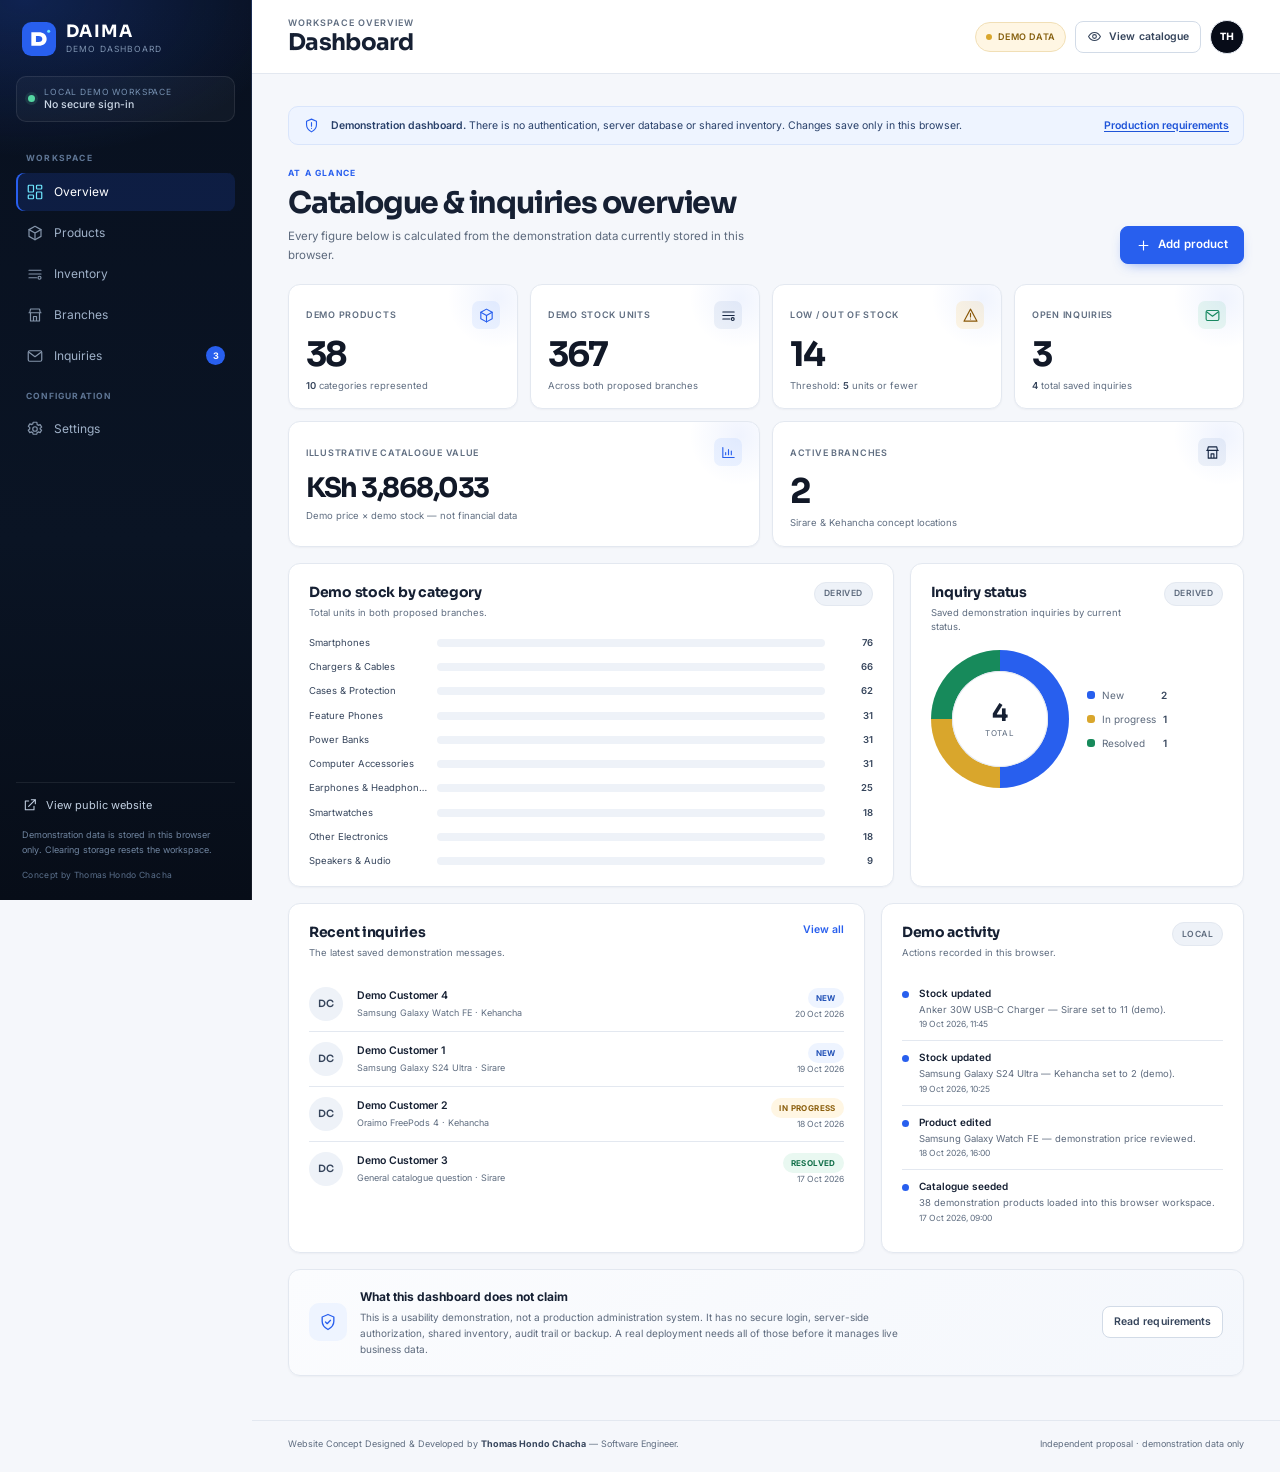
==== admin.html @ 55646ca8 "Build DAIMA Communications website concept and demo dashboard" ====
<!DOCTYPE html>
<html lang="en-KE">
<head>
  <meta charset="utf-8" />
  <meta name="viewport" content="width=device-width, initial-scale=1" />
  <title>Demo Dashboard — DAIMA COMMUNICATIONS</title>
  <meta name="description" content="Local demonstration admin dashboard for the DAIMA COMMUNICATIONS website concept. Product, inventory, branch and inquiry management using browser storage only." />
  <meta name="robots" content="noindex, nofollow" />
  <meta name="theme-color" content="#070c18" />
  <link rel="icon" href="assets/images/favicon.svg" type="image/svg+xml" />
  <link rel="preconnect" href="https://fonts.googleapis.com" />
  <link rel="preconnect" href="https://fonts.gstatic.com" crossorigin />
  <link href="https://fonts.googleapis.com/css2?family=Inter:wght@400;500;600;700&family=Sora:wght@400;500;600;700;800&display=swap" rel="stylesheet" />
  <link rel="stylesheet" href="css/admin.css" />
</head>
<body class="admin-body">
  <a class="skip-link" href="#admin-content">Skip to dashboard content</a>

  <div class="admin-shell">
    <aside class="admin-sidebar" id="admin-sidebar" aria-label="Dashboard navigation">
      <div class="admin-sidebar__head">
        <a class="admin-brand" href="index.html" aria-label="Daima Communications public website">
          <span class="admin-brand__mark" aria-hidden="true">
            <svg viewBox="0 0 40 40" width="34" height="34" fill="none">
              <rect width="40" height="40" rx="11" fill="currentColor"/>
              <path d="M11 28V12h8.7c5.5 0 9.3 3.2 9.3 8s-3.8 8-9.3 8H11Zm5.4-4.5h3.1c2.7 0 4.4-1.4 4.4-3.5s-1.7-3.5-4.4-3.5h-3.1v7Z" fill="#fff"/>
              <circle cx="31.4" cy="10.8" r="1.8" fill="#6fe8ff"/>
            </svg>
          </span>
          <span class="admin-brand__word"><strong>DAIMA</strong><span>Demo dashboard</span></span>
        </a>
        <button class="admin-icon-btn admin-sidebar__close" type="button" data-close-sidebar aria-label="Close navigation">
          <svg width="20" height="20" viewBox="0 0 24 24" fill="none" stroke="currentColor" stroke-width="1.6" stroke-linecap="round" aria-hidden="true"><path d="m6 6 12 12M18 6 6 18"/></svg>
        </button>
      </div>

      <div class="admin-workspace">
        <span class="admin-workspace__dot" aria-hidden="true"></span>
        <div>
          <span>Local demo workspace</span>
          <strong>No secure sign-in</strong>
        </div>
      </div>

      <nav class="admin-nav" aria-label="Dashboard sections">
        <span class="admin-nav__label">Workspace</span>
        <a class="admin-nav__link is-active" href="#overview" data-admin-nav="overview" aria-current="page">
          <svg width="18" height="18" viewBox="0 0 24 24" fill="none" stroke="currentColor" stroke-width="1.6" stroke-linecap="round" stroke-linejoin="round" aria-hidden="true"><rect x="3" y="3" width="7" height="9" rx="1"/><rect x="14" y="3" width="7" height="5" rx="1"/><rect x="14" y="12" width="7" height="9" rx="1"/><rect x="3" y="16" width="7" height="5" rx="1"/></svg>
          <span>Overview</span>
        </a>
        <a class="admin-nav__link" href="#products" data-admin-nav="products">
          <svg width="18" height="18" viewBox="0 0 24 24" fill="none" stroke="currentColor" stroke-width="1.6" stroke-linecap="round" stroke-linejoin="round" aria-hidden="true"><path d="m12 3 8 4.5v9L12 21l-8-4.5v-9L12 3Z"/><path d="m4 7.5 8 4.5 8-4.5M12 12v9"/></svg>
          <span>Products</span>
        </a>
        <a class="admin-nav__link" href="#inventory" data-admin-nav="inventory">
          <svg width="18" height="18" viewBox="0 0 24 24" fill="none" stroke="currentColor" stroke-width="1.6" stroke-linecap="round" stroke-linejoin="round" aria-hidden="true"><path d="M4 7h16M4 12h16M4 17h10"/><circle cx="18" cy="17" r="2"/></svg>
          <span>Inventory</span>
        </a>
        <a class="admin-nav__link" href="#branches" data-admin-nav="branches">
          <svg width="18" height="18" viewBox="0 0 24 24" fill="none" stroke="currentColor" stroke-width="1.6" stroke-linecap="round" stroke-linejoin="round" aria-hidden="true"><path d="M4 9h16M5 9l1-5h12l1 5M6 9v11h12V9M10 20v-6h4v6"/></svg>
          <span>Branches</span>
        </a>
        <a class="admin-nav__link" href="#inquiries" data-admin-nav="inquiries">
          <svg width="18" height="18" viewBox="0 0 24 24" fill="none" stroke="currentColor" stroke-width="1.6" stroke-linecap="round" stroke-linejoin="round" aria-hidden="true"><rect x="3" y="5" width="18" height="14" rx="2"/><path d="m4 7 8 6 8-6"/></svg>
          <span>Inquiries</span>
          <span class="admin-nav__badge" id="nav-inquiry-badge" hidden>0</span>
        </a>

        <span class="admin-nav__label">Configuration</span>
        <a class="admin-nav__link" href="#settings" data-admin-nav="settings">
          <svg width="18" height="18" viewBox="0 0 24 24" fill="none" stroke="currentColor" stroke-width="1.6" stroke-linecap="round" stroke-linejoin="round" aria-hidden="true"><circle cx="12" cy="12" r="3"/><path d="M19 12a7 7 0 0 0-.1-1l2-1.5-2-3.4-2.3 1a7 7 0 0 0-1.7-1L14.5 3h-5l-.4 2.1a7 7 0 0 0-1.7 1l-2.3-1-2 3.4L5 10a7 7 0 0 0 0 2l-2 1.5 2 3.4 2.3-1a7 7 0 0 0 1.7 1l.4 2.1h5l.4-2.1a7 7 0 0 0 1.7-1l2.3 1 2-3.4-2-1.5c.1-.3.1-.7.1-1Z"/></svg>
          <span>Settings</span>
        </a>
      </nav>

      <div class="admin-sidebar__foot">
        <a class="admin-side-link" href="index.html">
          <svg width="16" height="16" viewBox="0 0 24 24" fill="none" stroke="currentColor" stroke-width="1.6" stroke-linecap="round" stroke-linejoin="round" aria-hidden="true"><path d="M14 4h6v6M20 4 10 14M18 14v5H5V6h5"/></svg>
          View public website
        </a>
        <p class="admin-sidebar__note">Demonstration data is stored in this browser only. Clearing storage resets the workspace.</p>
        <span class="admin-credit">Concept by Thomas Hondo Chacha</span>
      </div>
    </aside>

    <div class="admin-backdrop" data-close-sidebar hidden></div>

    <div class="admin-main">
      <header class="admin-topbar">
        <div class="admin-topbar__start">
          <button class="admin-icon-btn admin-menu-btn" type="button" data-open-sidebar aria-label="Open navigation" aria-expanded="false" aria-controls="admin-sidebar">
            <svg width="21" height="21" viewBox="0 0 24 24" fill="none" stroke="currentColor" stroke-width="1.7" stroke-linecap="round" aria-hidden="true"><path d="M4 7h16M4 12h16M4 17h10"/></svg>
          </button>
          <div>
            <span class="admin-topbar__eyebrow" id="admin-eyebrow">Workspace overview</span>
            <h1 class="admin-topbar__title" id="admin-title">Dashboard</h1>
          </div>
        </div>
        <div class="admin-topbar__actions">
          <span class="admin-status-pill"><span aria-hidden="true"></span>Demo data</span>
          <a class="admin-btn admin-btn--ghost admin-btn--sm" href="products.html" target="_blank" rel="noopener noreferrer">
            <svg width="15" height="15" viewBox="0 0 24 24" fill="none" stroke="currentColor" stroke-width="1.7" stroke-linecap="round" stroke-linejoin="round" aria-hidden="true"><path d="M2.5 12S6 5.5 12 5.5 21.5 12 21.5 12 18 18.5 12 18.5 2.5 12 2.5 12Z"/><circle cx="12" cy="12" r="3"/></svg>
            <span>View catalogue</span>
          </a>
          <button class="admin-avatar" type="button" data-admin-nav="settings" title="Demo profile settings" aria-label="TH — open demo settings">
            <span>TH</span>
          </button>
        </div>
      </header>

      <main class="admin-content" id="admin-content">
        <div class="admin-demo-banner" role="note">
          <svg width="17" height="17" viewBox="0 0 24 24" fill="none" stroke="currentColor" stroke-width="1.6" stroke-linecap="round" stroke-linejoin="round" aria-hidden="true"><path d="M12 3 5 6v5c0 5 3.4 8 7 10 3.6-2 7-5 7-10V6l-7-3Z"/><path d="M12 8v5M12 16h.01"/></svg>
          <p><strong>Demonstration dashboard.</strong> There is no authentication, server database or shared inventory. Changes save only in this browser.</p>
          <a href="#settings" data-admin-nav="settings">Production requirements</a>
        </div>

        <!-- ============================================================
             OVERVIEW
             ============================================================ -->
        <section class="admin-section is-active" id="section-overview" data-admin-section="overview" aria-labelledby="overview-heading">
          <header class="admin-section__head">
            <div>
              <span class="admin-eyebrow">At a glance</span>
              <h2 id="overview-heading">Catalogue &amp; inquiries overview</h2>
              <p>Every figure below is calculated from the demonstration data currently stored in this browser.</p>
            </div>
            <div class="admin-section__actions">
              <button class="admin-btn admin-btn--primary" type="button" data-open-product>
                <svg width="15" height="15" viewBox="0 0 24 24" fill="none" stroke="currentColor" stroke-width="1.8" stroke-linecap="round" aria-hidden="true"><path d="M12 5v14M5 12h14"/></svg>
                Add product
              </button>
            </div>
          </header>

          <div class="metric-grid">
            <article class="metric-card">
              <div class="metric-card__top"><span>Demo products</span><span class="metric-icon metric-icon--blue"><svg width="17" height="17" viewBox="0 0 24 24" fill="none" stroke="currentColor" stroke-width="1.6" stroke-linecap="round" stroke-linejoin="round"><path d="m12 3 8 4.5v9L12 21l-8-4.5v-9L12 3Z"/><path d="m4 7.5 8 4.5 8-4.5M12 12v9"/></svg></span></div>
              <strong class="metric-value" id="metric-products">0</strong>
              <p class="metric-meta"><span id="metric-categories">0</span> categories represented</p>
            </article>
            <article class="metric-card">
              <div class="metric-card__top"><span>Demo stock units</span><span class="metric-icon metric-icon--navy"><svg width="17" height="17" viewBox="0 0 24 24" fill="none" stroke="currentColor" stroke-width="1.6" stroke-linecap="round" stroke-linejoin="round"><path d="M4 7h16M4 12h16M4 17h10"/><circle cx="18" cy="17" r="2"/></svg></span></div>
              <strong class="metric-value" id="metric-units">0</strong>
              <p class="metric-meta">Across both proposed branches</p>
            </article>
            <article class="metric-card">
              <div class="metric-card__top"><span>Low / out of stock</span><span class="metric-icon metric-icon--amber"><svg width="17" height="17" viewBox="0 0 24 24" fill="none" stroke="currentColor" stroke-width="1.6" stroke-linecap="round" stroke-linejoin="round"><path d="M12 3 2.8 20h18.4L12 3Z"/><path d="M12 9v5M12 17h.01"/></svg></span></div>
              <strong class="metric-value" id="metric-lowstock">0</strong>
              <p class="metric-meta">Threshold: <span id="metric-threshold">5</span> units or fewer</p>
            </article>
            <article class="metric-card">
              <div class="metric-card__top"><span>Open inquiries</span><span class="metric-icon metric-icon--green"><svg width="17" height="17" viewBox="0 0 24 24" fill="none" stroke="currentColor" stroke-width="1.6" stroke-linecap="round" stroke-linejoin="round"><rect x="3" y="5" width="18" height="14" rx="2"/><path d="m4 7 8 6 8-6"/></svg></span></div>
              <strong class="metric-value" id="metric-open-inquiries">0</strong>
              <p class="metric-meta"><span id="metric-total-inquiries">0</span> total saved inquiries</p>
            </article>
            <article class="metric-card metric-card--wide">
              <div class="metric-card__top"><span>Illustrative catalogue value</span><span class="metric-icon metric-icon--blue"><svg width="17" height="17" viewBox="0 0 24 24" fill="none" stroke="currentColor" stroke-width="1.6" stroke-linecap="round" stroke-linejoin="round"><path d="M4 19V5M4 19h16"/><path d="M8 15v-3M12 15V8M16 15v-5"/></svg></span></div>
              <strong class="metric-value metric-value--sm" id="metric-value">KSh 0</strong>
              <p class="metric-meta">Demo price × demo stock — not financial data</p>
            </article>
            <article class="metric-card metric-card--wide">
              <div class="metric-card__top"><span>Active branches</span><span class="metric-icon metric-icon--navy"><svg width="17" height="17" viewBox="0 0 24 24" fill="none" stroke="currentColor" stroke-width="1.6" stroke-linecap="round" stroke-linejoin="round"><path d="M4 9h16M5 9l1-5h12l1 5M6 9v11h12V9M10 20v-6h4v6"/></svg></span></div>
              <strong class="metric-value" id="metric-branches">0</strong>
              <p class="metric-meta">Sirare &amp; Kehancha concept locations</p>
            </article>
          </div>

          <div class="admin-grid admin-grid--charts">
            <article class="admin-card">
              <header class="admin-card__head">
                <div><h3>Demo stock by category</h3><p>Total units in both proposed branches.</p></div>
                <span class="admin-chip">Derived</span>
              </header>
              <div class="bar-chart" id="stock-chart" role="img" aria-label="Bar chart of demonstration stock by product category"></div>
            </article>

            <article class="admin-card">
              <header class="admin-card__head">
                <div><h3>Inquiry status</h3><p>Saved demonstration inquiries by current status.</p></div>
                <span class="admin-chip">Derived</span>
              </header>
              <div class="donut-wrap">
                <div class="donut-chart" id="status-chart" role="img" aria-label="Donut chart of demonstration inquiry statuses">
                  <div class="donut-chart__inner"><strong id="donut-total">0</strong><span>total</span></div>
                </div>
                <div class="chart-legend" id="status-legend"></div>
              </div>
            </article>
          </div>

          <div class="admin-grid admin-grid--split">
            <article class="admin-card">
              <header class="admin-card__head">
                <div><h3>Recent inquiries</h3><p>The latest saved demonstration messages.</p></div>
                <a class="admin-text-link" href="#inquiries" data-admin-nav="inquiries">View all</a>
              </header>
              <div class="admin-list" id="recent-inquiries"></div>
            </article>

            <article class="admin-card">
              <header class="admin-card__head">
                <div><h3>Demo activity</h3><p>Actions recorded in this browser.</p></div>
                <span class="admin-chip">Local</span>
              </header>
              <div class="activity-feed" id="activity-feed"></div>
            </article>
          </div>

          <article class="admin-card admin-card--note">
            <div class="admin-card__note-icon">
              <svg width="20" height="20" viewBox="0 0 24 24" fill="none" stroke="currentColor" stroke-width="1.6" stroke-linecap="round" stroke-linejoin="round" aria-hidden="true"><path d="M12 3 5 6v5c0 5 3.4 8 7 10 3.6-2 7-5 7-10V6l-7-3Z"/><path d="m9 12 2 2 4-4"/></svg>
            </div>
            <div>
              <h3>What this dashboard does not claim</h3>
              <p>This is a usability demonstration, not a production administration system. It has no secure login, server-side authorization, shared inventory, audit trail or backup. A real deployment needs all of those before it manages live business data.</p>
            </div>
            <a class="admin-btn admin-btn--ghost admin-btn--sm" href="#settings" data-admin-nav="settings">Read requirements</a>
          </article>
        </section>

        <!-- ============================================================
             PRODUCTS
             ============================================================ -->
        <section class="admin-section" id="section-products" data-admin-section="products" aria-labelledby="products-heading" hidden>
          <header class="admin-section__head">
            <div>
              <span class="admin-eyebrow">Catalogue management</span>
              <h2 id="products-heading">Demonstration products</h2>
              <p>Create, edit and remove listings stored locally. Public pages read from the same demo store in this browser.</p>
            </div>
            <div class="admin-section__actions">
              <button class="admin-btn admin-btn--primary" type="button" data-open-product>
                <svg width="15" height="15" viewBox="0 0 24 24" fill="none" stroke="currentColor" stroke-width="1.8" stroke-linecap="round" aria-hidden="true"><path d="M12 5v14M5 12h14"/></svg>
                Add product
              </button>
            </div>
          </header>

          <div class="admin-card">
            <div class="admin-toolbar">
              <div class="admin-search">
                <svg width="15" height="15" viewBox="0 0 24 24" fill="none" stroke="currentColor" stroke-width="1.7" stroke-linecap="round" aria-hidden="true"><circle cx="11" cy="11" r="6.5"/><path d="m16 16 4.5 4.5"/></svg>
                <label class="sr-only" for="product-search">Search products</label>
                <input id="product-search" type="search" placeholder="Search name, brand, SKU…" autocomplete="off" />
              </div>
              <div class="admin-field admin-field--inline">
                <label class="sr-only" for="product-category-filter">Filter by category</label>
                <select id="product-category-filter">
                  <option value="">All categories</option>
                </select>
              </div>
              <span class="admin-count" id="product-count">0 products</span>
            </div>
            <div class="admin-table-wrap" id="products-table"></div>
            <div class="admin-empty" id="products-empty" hidden>
              <h3>No products match this view</h3>
              <p>Try a different search term or add a new demonstration listing.</p>
            </div>
          </div>
        </section>

        <!-- ============================================================
             INVENTORY
             ============================================================ -->
        <section class="admin-section" id="section-inventory" data-admin-section="inventory" aria-labelledby="inventory-heading" hidden>
          <header class="admin-section__head">
            <div>
              <span class="admin-eyebrow">Demonstration stock</span>
              <h2 id="inventory-heading">Inventory by branch</h2>
              <p>These figures are sample data. They do not represent verified Sirare or Kehancha stock and are not shared with other devices.</p>
            </div>
            <div class="admin-section__actions">
              <button class="admin-btn admin-btn--primary" type="button" id="save-inventory">
                <svg width="15" height="15" viewBox="0 0 24 24" fill="none" stroke="currentColor" stroke-width="1.7" stroke-linecap="round" stroke-linejoin="round" aria-hidden="true"><path d="M5 12.5 9.5 17 19 7"/></svg>
                Save inventory changes
              </button>
            </div>
          </header>

          <div class="admin-card">
            <div class="inventory-top">
              <div class="admin-toolbar" style="margin:0;flex:1">
                <div class="admin-search">
                  <svg width="15" height="15" viewBox="0 0 24 24" fill="none" stroke="currentColor" stroke-width="1.7" stroke-linecap="round" aria-hidden="true"><circle cx="11" cy="11" r="6.5"/><path d="m16 16 4.5 4.5"/></svg>
                  <label class="sr-only" for="inventory-search">Search inventory</label>
                  <input id="inventory-search" type="search" placeholder="Search inventory…" autocomplete="off" />
                </div>
                <div class="admin-field admin-field--inline">
                  <label class="sr-only" for="inventory-filter">Filter stock level</label>
                  <select id="inventory-filter">
                    <option value="">All stock levels</option>
                    <option value="low">Low demo stock</option>
                    <option value="out">Out of demo stock</option>
                  </select>
                </div>
              </div>
              <div class="threshold-control">
                <label for="inventory-threshold">Low-stock threshold</label>
                <div class="threshold-control__row">
                  <input id="inventory-threshold" type="number" min="0" step="1" inputmode="numeric" value="5" />
                  <button class="admin-btn admin-btn--ghost admin-btn--sm" type="button" id="save-threshold">Apply</button>
                </div>
              </div>
            </div>
            <div class="notice-strip notice-strip--amber">
              <svg width="15" height="15" viewBox="0 0 24 24" fill="none" stroke="currentColor" stroke-width="1.6" stroke-linecap="round" stroke-linejoin="round" aria-hidden="true"><path d="M12 3 2.8 20h18.4L12 3Z"/><path d="M12 9v5M12 17h.01"/></svg>
              <span>Stock is demonstration data only. Public product pages intentionally say “Contact branch to confirm availability” instead of showing these figures.</span>
            </div>
            <div class="admin-table-wrap" id="inventory-table"></div>
            <div class="admin-empty" id="inventory-empty" hidden>
              <h3>No inventory rows match this view</h3>
              <p>Clear the search or choose a different stock filter.</p>
            </div>
            <footer class="inventory-foot">
              <p id="inventory-summary">0 demonstration units across 0 listings.</p>
              <button class="admin-btn admin-btn--primary" type="button" id="save-inventory-foot">Save inventory changes</button>
            </footer>
          </div>
        </section>

        <!-- ============================================================
             BRANCHES
             ============================================================ -->
        <section class="admin-section" id="section-branches" data-admin-section="branches" aria-labelledby="branches-heading" hidden>
          <header class="admin-section__head">
            <div>
              <span class="admin-eyebrow">Location configuration</span>
              <h2 id="branches-heading">Proposed branches</h2>
              <p>Edit the branch details used across the public concept. Only information verified by the business should replace these placeholders.</p>
            </div>
          </header>

          <div class="definition-banner">
            <strong>Do not invent operational details.</strong>
            <span>Street addresses, phone numbers, opening hours and WhatsApp numbers should be completed only after the business confirms them. The public site labels unverified values as placeholders.</span>
          </div>

          <div class="branch-admin-grid" id="branch-forms"></div>
        </section>

        <!-- ============================================================
             INQUIRIES
             ============================================================ -->
        <section class="admin-section" id="section-inquiries" data-admin-section="inquiries" aria-labelledby="inquiries-heading" hidden>
          <header class="admin-section__head">
            <div>
              <span class="admin-eyebrow">Demo inbox</span>
              <h2 id="inquiries-heading">Saved inquiries</h2>
              <p>These messages were saved by the public inquiry forms in this browser. No email, SMS or WhatsApp message has been delivered.</p>
            </div>
            <div class="admin-section__actions">
              <span class="admin-chip" id="inquiry-count">0 inquiries</span>
            </div>
          </header>

          <div class="admin-card">
            <div class="admin-toolbar">
              <div class="admin-search">
                <svg width="15" height="15" viewBox="0 0 24 24" fill="none" stroke="currentColor" stroke-width="1.7" stroke-linecap="round" aria-hidden="true"><circle cx="11" cy="11" r="6.5"/><path d="m16 16 4.5 4.5"/></svg>
                <label class="sr-only" for="inquiry-search">Search inquiries</label>
                <input id="inquiry-search" type="search" placeholder="Search reference, name, product…" autocomplete="off" />
              </div>
              <div class="admin-field admin-field--inline">
                <label class="sr-only" for="inquiry-status-filter">Filter by status</label>
                <select id="inquiry-status-filter">
                  <option value="">All statuses</option>
                  <option value="new">New</option>
                  <option value="in_progress">In progress</option>
                  <option value="resolved">Resolved</option>
                </select>
              </div>
              <span class="admin-count" id="inquiry-result-count">0 shown</span>
            </div>
            <div class="admin-inquiry-list" id="inquiries-list"></div>
            <div class="admin-empty" id="inquiries-empty" hidden>
              <h3>No inquiries match this view</h3>
              <p>Try another search term or status filter. New demonstration inquiries appear here after a public form is submitted.</p>
            </div>
          </div>
        </section>

        <!-- ============================================================
             SETTINGS
             ============================================================ -->
        <section class="admin-section" id="section-settings" data-admin-section="settings" aria-labelledby="settings-heading" hidden>
          <header class="admin-section__head">
            <div>
              <span class="admin-eyebrow">Configuration</span>
              <h2 id="settings-heading">Demo settings</h2>
              <p>These settings affect public pages that read the same browser demo storage. They are not server-side business settings.</p>
            </div>
          </header>

          <div class="admin-grid admin-grid--settings">
            <form class="admin-card admin-form" id="settings-form" novalidate>
              <header class="admin-card__head">
                <div><h3>Business &amp; catalogue</h3><p>Values are saved locally for this demonstration.</p></div>
              </header>
              <div class="admin-form-grid">
                <div class="admin-field">
                  <label for="settings-business-name">Business name</label>
                  <input id="settings-business-name" name="businessName" type="text" maxlength="80" required />
                  <span class="admin-field__hint">Shown in the public header and footer.</span>
                </div>
                <div class="admin-field">
                  <label for="settings-currency">Currency symbol</label>
                  <input id="settings-currency" name="currencySymbol" type="text" maxlength="8" required />
                  <span class="admin-field__hint">Used to format demonstration prices.</span>
                </div>
                <div class="admin-field">
                  <label for="settings-whatsapp">WhatsApp number</label>
                  <input id="settings-whatsapp" name="whatsappNumber" type="tel" inputmode="tel" placeholder="2547XXXXXXXX" maxlength="24" />
                  <span class="admin-field__hint">Digits only, international format. Leave blank until verified. Public WhatsApp actions stay disabled while blank.</span>
                </div>
                <div class="admin-field">
                  <label for="settings-threshold">Low-stock threshold</label>
                  <input id="settings-threshold" name="lowStockThreshold" type="number" min="0" max="999" step="1" inputmode="numeric" />
                  <span class="admin-field__hint">Products at or below this total count as low demo stock.</span>
                </div>
                <div class="admin-field admin-field--full">
                  <label for="settings-catalogue-note">Catalogue note</label>
                  <textarea id="settings-catalogue-note" name="catalogueNote" rows="3" maxlength="400"></textarea>
                  <span class="admin-field__hint">Reserved for configurable public messaging.</span>
                </div>
              </div>

              <div class="admin-toggle-list">
                <label class="admin-toggle">
                  <span><strong>Show demonstration badges</strong><small>Display “Demo listing” labels on public product cards.</small></span>
                  <input type="checkbox" name="showDemoBadges" />
                </label>
                <label class="admin-toggle">
                  <span><strong>Show catalogue prices</strong><small>Keep clearly labelled illustrative prices visible.</small></span>
                  <input type="checkbox" name="cataloguePriceDisplay" />
                </label>
                <label class="admin-toggle">
                  <span><strong>Demonstration banner</strong><small>Reserved for a public demo notice flag.</small></span>
                  <input type="checkbox" name="demoBanner" />
                </label>
                <label class="admin-toggle">
                  <span><strong>Filter by branch stock</strong><small>Do not enable until real per-branch inventory is verified and connected.</small></span>
                  <input type="checkbox" name="filterByBranch" />
                </label>
              </div>

              <div class="admin-form-actions">
                <button class="admin-btn admin-btn--primary" type="submit">Save settings</button>
                <button class="admin-btn admin-btn--ghost" type="button" id="reset-settings">Reset to defaults</button>
              </div>
            </form>

            <div class="admin-stack">
              <article class="admin-card">
                <header class="admin-card__head">
                  <div><h3>Demo data tools</h3><p>Export or reset the local workspace.</p></div>
                </header>
                <p class="admin-muted">The export contains demonstration products, branches, inquiries, settings and activity. It does not contain real customer data unless you entered it yourself.</p>
                <div class="admin-form-actions admin-form-actions--stack">
                  <button class="admin-btn admin-btn--ghost" type="button" id="export-data">
                    <svg width="15" height="15" viewBox="0 0 24 24" fill="none" stroke="currentColor" stroke-width="1.7" stroke-linecap="round" stroke-linejoin="round" aria-hidden="true"><path d="M12 4v11M7 11l5 4 5-4M4 20h16"/></svg>
                    Export demo data (JSON)
                  </button>
                  <button class="admin-btn admin-btn--danger-ghost" type="button" id="reset-demo-data">
                    <svg width="15" height="15" viewBox="0 0 24 24" fill="none" stroke="currentColor" stroke-width="1.7" stroke-linecap="round" stroke-linejoin="round" aria-hidden="true"><path d="M4 11a8 8 0 0 1 14-4l2 2M20 5v4h-4M20 13a8 8 0 0 1-14 4l-2-2M4 19v-4h4"/></svg>
                    Reset all demonstration data
                  </button>
                </div>
              </article>

              <article class="admin-card admin-card--security">
                <header class="admin-card__head">
                  <div><h3>Production requirements</h3><p>What must change before real use.</p></div>
                </header>
                <ul class="admin-checklist">
                  <li>Secure server-side authentication and role-based authorization.</li>
                  <li>A proper database with validated, permissioned APIs.</li>
                  <li>Server-side input validation and rate limiting.</li>
                  <li>HTTPS, security headers and CSRF protection.</li>
                  <li>Audit logs, backups and a data-retention policy.</li>
                  <li>Consent, privacy and data-subject request handling.</li>
                  <li>Verified business details, pricing and stock feeds.</li>
                </ul>
                <p class="admin-small-note">This dashboard intentionally has no fake login screen. A client-side password would provide no real security and could mislead users.</p>
              </article>
            </div>
          </div>
        </section>
      </main>

      <footer class="admin-footer">
        <p>Website Concept Designed &amp; Developed by <strong>Thomas Hondo Chacha</strong> — Software Engineer.</p>
        <p>Independent proposal · demonstration data only</p>
      </footer>
    </div>
  </div>

  <!-- Product create/edit dialog -->
  <dialog class="admin-dialog admin-dialog--wide" id="product-dialog" aria-labelledby="product-dialog-title">
    <form id="product-form" novalidate>
      <header class="admin-dialog__head">
        <div>
          <span class="admin-eyebrow">Catalogue</span>
          <h2 id="product-dialog-title">Add demonstration product</h2>
        </div>
        <button class="admin-icon-btn" type="button" data-close-admin-dialog aria-label="Close product form">
          <svg width="20" height="20" viewBox="0 0 24 24" fill="none" stroke="currentColor" stroke-width="1.6" stroke-linecap="round" aria-hidden="true"><path d="m6 6 12 12M18 6 6 18"/></svg>
        </button>
      </header>
      <div class="admin-dialog__body">
        <input type="hidden" name="id" id="product-id" />
        <div class="admin-form-grid">
          <div class="admin-field admin-field--full">
            <label for="product-name">Product name <span class="req">*</span></label>
            <input id="product-name" name="name" type="text" maxlength="100" required />
            <span class="admin-field__error" role="alert"></span>
          </div>
          <div class="admin-field">
            <label for="product-brand">Brand <span class="req">*</span></label>
            <input id="product-brand" name="brand" type="text" list="brand-options" maxlength="40" required />
            <datalist id="brand-options"></datalist>
            <span class="admin-field__error" role="alert"></span>
          </div>
          <div class="admin-field">
            <label for="product-model">Model</label>
            <input id="product-model" name="model" type="text" maxlength="60" />
          </div>
          <div class="admin-field">
            <label for="product-category">Category <span class="req">*</span></label>
            <select id="product-category" name="category" required></select>
            <span class="admin-field__error" role="alert"></span>
          </div>
          <div class="admin-field">
            <label for="product-sku">SKU <span class="req">*</span></label>
            <input id="product-sku" name="sku" type="text" maxlength="30" required />
            <span class="admin-field__error" role="alert"></span>
          </div>
          <div class="admin-field">
            <label for="product-price">Illustrative price (KSh) <span class="req">*</span></label>
            <input id="product-price" name="price" type="number" min="0" step="1" inputmode="numeric" required />
            <span class="admin-field__error" role="alert"></span>
          </div>
          <div class="admin-field">
            <label for="product-featured">Featured listing</label>
            <label class="admin-toggle admin-toggle--compact">
              <span><strong>Highlight on homepage</strong><small>Used by the featured rail.</small></span>
              <input id="product-featured" name="featured" type="checkbox" />
            </label>
          </div>
          <div class="admin-field">
            <label for="product-stock-sirare">Demo stock — Sirare</label>
            <input id="product-stock-sirare" name="stockSirare" type="number" min="0" step="1" inputmode="numeric" value="0" />
          </div>
          <div class="admin-field">
            <label for="product-stock-kehancha">Demo stock — Kehancha</label>
            <input id="product-stock-kehancha" name="stockKehancha" type="number" min="0" step="1" inputmode="numeric" value="0" />
          </div>
          <div class="admin-field admin-field--full">
            <label for="product-image">Illustrative image path</label>
            <input id="product-image" name="image" type="text" maxlength="160" placeholder="assets/images/fallback.svg" />
            <span class="admin-field__hint">Use one of the original SVG renders in <code>assets/images/</code>. A fallback is applied automatically if the path fails.</span>
          </div>
          <div class="admin-field admin-field--full">
            <label for="product-description">Description</label>
            <textarea id="product-description" name="description" rows="3" maxlength="600"></textarea>
          </div>
          <div class="admin-field admin-field--full">
            <label for="product-highlights">Highlights</label>
            <textarea id="product-highlights" name="highlights" rows="3" placeholder="One demonstration highlight per line"></textarea>
            <span class="admin-field__hint">Keep claims illustrative and clearly unverified.</span>
          </div>
        </div>
      </div>
      <footer class="admin-dialog__foot">
        <button class="admin-btn admin-btn--ghost" type="button" data-close-admin-dialog>Cancel</button>
        <button class="admin-btn admin-btn--primary" type="submit">Save product</button>
      </footer>
    </form>
  </dialog>

  <!-- Inquiry detail dialog -->
  <dialog class="admin-dialog" id="inquiry-dialog" aria-labelledby="inquiry-dialog-title">
    <header class="admin-dialog__head">
      <div>
        <span class="admin-eyebrow">Demonstration inquiry</span>
        <h2 id="inquiry-dialog-title">Inquiry details</h2>
      </div>
      <button class="admin-icon-btn" type="button" data-close-admin-dialog aria-label="Close inquiry details">
        <svg width="20" height="20" viewBox="0 0 24 24" fill="none" stroke="currentColor" stroke-width="1.6" stroke-linecap="round" aria-hidden="true"><path d="m6 6 12 12M18 6 6 18"/></svg>
      </button>
    </header>
    <div class="admin-dialog__body" id="inquiry-detail-body"></div>
    <footer class="admin-dialog__foot">
      <button class="admin-btn admin-btn--ghost" type="button" data-close-admin-dialog>Close</button>
      <button class="admin-btn admin-btn--danger-ghost" type="button" id="delete-inquiry-from-dialog">Delete inquiry</button>
    </footer>
  </dialog>

  <!-- Confirmation dialog -->
  <dialog class="admin-dialog admin-dialog--confirm" id="confirm-dialog" aria-labelledby="confirm-title">
    <div class="confirm-icon" aria-hidden="true">
      <svg width="24" height="24" viewBox="0 0 24 24" fill="none" stroke="currentColor" stroke-width="1.7" stroke-linecap="round" stroke-linejoin="round"><path d="M12 3 2.8 20h18.4L12 3Z"/><path d="M12 9v5M12 17h.01"/></svg>
    </div>
    <h2 id="confirm-title">Are you sure?</h2>
    <p id="confirm-message">This action cannot be undone.</p>
    <div class="admin-dialog__foot admin-dialog__foot--center">
      <button class="admin-btn admin-btn--ghost" type="button" id="confirm-cancel">Cancel</button>
      <button class="admin-btn admin-btn--danger" type="button" id="confirm-accept">Confirm</button>
    </div>
  </dialog>

  <div class="admin-toast-region" id="admin-toast-region" role="status" aria-live="polite" aria-atomic="false"></div>

  <script src="js/config.js" defer></script>
  <script src="js/data.js" defer></script>
  <script src="js/admin.js" defer></script>
</body>
</html>
---- css/admin.css ----
/* ==========================================================================
   DAIMA COMMUNICATIONS — DEMONSTRATION DASHBOARD STYLES
   Local admin concept. No production authentication or server data.
   ========================================================================== */

:root {
  --navy: #070c18;
  --navy-2: #0d1729;
  --navy-3: #14233a;
  --ink: #111827;
  --text: #162033;
  --text-2: #35445b;
  --muted: #5d6a7d;
  --muted-2: #5f6d80;
  --line: #e3e8f0;
  --line-strong: #d2dbe7;
  --paper: #f5f7fb;
  --surface: #eef2f8;
  --white: #ffffff;
  --blue: #285fee;
  --blue-strong: #1f54d8;
  --blue-soft: #eef4ff;
  --cyan: #6fe8ff;
  --green: #178a5b;
  --green-soft: #e9f8f1;
  --amber: #8f5900;
  --amber-soft: #fff6e3;
  --danger: #bb3535;
  --danger-soft: #fdf0f0;
  --radius-sm: 8px;
  --radius: 12px;
  --radius-lg: 16px;
  --radius-xl: 22px;
  --shadow-sm: 0 1px 2px rgba(15, 26, 45, 0.04);
  --shadow: 0 18px 50px -26px rgba(15, 26, 45, 0.28);
  --font-display: "Sora", "Segoe UI", system-ui, sans-serif;
  --font-body: "Inter", "Segoe UI", system-ui, -apple-system, sans-serif;
  --sidebar-w: 252px;
  --topbar-h: 74px;
}

*,
*::before,
*::after { box-sizing: border-box; }

html { -webkit-text-size-adjust: 100%; }

body {
  margin: 0;
  font-family: var(--font-body);
  font-size: 13px;
  line-height: 1.5;
  color: var(--text);
  background: var(--paper);
  -webkit-font-smoothing: antialiased;
}

h1, h2, h3, h4, p, ul, dl, dd { margin: 0; }
ul { padding: 0; list-style: none; }
a { color: inherit; text-decoration: none; }
button, input, select, textarea { font: inherit; color: inherit; }
button { cursor: pointer; }
img { max-width: 100%; display: block; }
svg { flex: none; }
[hidden] { display: none !important; }

:focus-visible {
  outline: 2px solid var(--blue);
  outline-offset: 2px;
}

.sr-only {
  position: absolute !important;
  width: 1px; height: 1px;
  padding: 0; margin: -1px;
  overflow: hidden; clip: rect(0, 0, 0, 0);
  white-space: nowrap; border: 0;
}

.skip-link {
  position: fixed;
  left: 16px; top: -80px;
  z-index: 500;
  padding: 10px 16px;
  border-radius: 8px;
  background: #fff;
  color: var(--navy);
  font-weight: 600;
  box-shadow: var(--shadow);
  transition: top 0.2s;
}
.skip-link:focus { top: 12px; }

/* --------------------------------------------------------------------------
   Shell & sidebar
   -------------------------------------------------------------------------- */
.admin-shell { min-height: 100vh; }

.admin-sidebar {
  position: fixed;
  inset: 0 auto 0 0;
  z-index: 120;
  width: var(--sidebar-w);
  display: flex;
  flex-direction: column;
  gap: 18px;
  padding: 20px 16px 18px;
  background:
    radial-gradient(420px 240px at 10% 0%, rgba(40, 95, 238, 0.24), transparent 65%),
    linear-gradient(180deg, #08101f, #0a1424 60%, #070d18);
  color: #b8c6d9;
  border-right: 1px solid rgba(255, 255, 255, 0.06);
  overflow-y: auto;
}

.admin-sidebar__head { display: flex; align-items: center; justify-content: space-between; gap: 10px; padding: 2px 6px; }

.admin-brand { display: inline-flex; align-items: center; gap: 10px; color: #fff; }
.admin-brand__mark { width: 34px; height: 34px; color: var(--blue); }
.admin-brand__mark svg { width: 34px; height: 34px; }
.admin-brand__word { display: flex; flex-direction: column; line-height: 1.1; }
.admin-brand__word strong { font-family: var(--font-display); font-size: 17px; letter-spacing: 0.08em; font-weight: 700; }
.admin-brand__word span { margin-top: 3px; font-size: 8.5px; letter-spacing: 0.13em; text-transform: uppercase; color: #7f94b1; }

.admin-sidebar .admin-sidebar__close { display: none; color: #9db0c9; border-color: rgba(255, 255, 255, 0.12); }
.admin-sidebar__close:hover { color: #fff; background: rgba(255, 255, 255, 0.07); }

.admin-workspace {
  display: flex;
  align-items: center;
  gap: 9px;
  padding: 10px 11px;
  border: 1px solid rgba(255, 255, 255, 0.09);
  border-radius: 10px;
  background: rgba(255, 255, 255, 0.035);
}
.admin-workspace__dot { width: 7px; height: 7px; border-radius: 50%; background: #54d6a2; box-shadow: 0 0 0 3px rgba(84, 214, 162, 0.12); flex: none; }
.admin-workspace div { display: flex; flex-direction: column; line-height: 1.25; }
.admin-workspace span { font-size: 8.5px; letter-spacing: 0.1em; text-transform: uppercase; color: #7690b0; }
.admin-workspace strong { font-size: 10.5px; color: #cdd9e8; font-weight: 500; }

.admin-nav { display: flex; flex-direction: column; gap: 3px; }
.admin-nav__label {
  padding: 12px 10px 5px;
  font-size: 8.5px;
  font-weight: 700;
  letter-spacing: 0.14em;
  text-transform: uppercase;
  color: #5f7695;
}
.admin-nav__link {
  display: flex;
  align-items: center;
  gap: 10px;
  min-height: 38px;
  padding: 8px 10px;
  border-radius: 8px;
  color: #9fb1c8;
  font-size: 12px;
  transition: background 0.18s, color 0.18s;
}
.admin-nav__link .icon,
.admin-nav__link svg { opacity: 0.82; }
.admin-nav__link:hover { background: rgba(255, 255, 255, 0.055); color: #fff; }
.admin-nav__link.is-active { background: rgba(40, 95, 238, 0.16); color: #fff; box-shadow: inset 2px 0 0 var(--blue); }
.admin-nav__link.is-active svg { color: var(--cyan); opacity: 1; }
.admin-nav__badge {
  margin-left: auto;
  min-width: 19px;
  height: 19px;
  padding: 0 6px;
  display: inline-flex;
  align-items: center;
  justify-content: center;
  border-radius: 999px;
  background: var(--blue);
  color: #fff;
  font-size: 9px;
  font-weight: 700;
}

.admin-sidebar__foot { margin-top: auto; padding: 14px 6px 0; border-top: 1px solid rgba(255, 255, 255, 0.08); }
.admin-side-link { display: inline-flex; align-items: center; gap: 8px; font-size: 11px; color: #c2d0e2; }
.admin-side-link:hover { color: var(--cyan); }
.admin-sidebar__note { margin-top: 10px; font-size: 9px; line-height: 1.6; color: #6f849f; }
.admin-credit { display: block; margin-top: 12px; font-size: 8.5px; letter-spacing: 0.04em; color: #5b708c; }

.admin-backdrop {
  position: fixed;
  inset: 0;
  z-index: 110;
  background: rgba(5, 10, 20, 0.52);
  backdrop-filter: blur(3px);
}
.admin-backdrop[hidden] { display: none; }

/* --------------------------------------------------------------------------
   Main / topbar
   -------------------------------------------------------------------------- */
.admin-main { min-height: 100vh; margin-left: var(--sidebar-w); display: flex; flex-direction: column; }

.admin-topbar {
  position: sticky;
  top: 0;
  z-index: 80;
  display: flex;
  align-items: center;
  justify-content: space-between;
  gap: 16px;
  min-height: var(--topbar-h);
  padding: 12px clamp(18px, 3vw, 36px);
  background: rgba(255, 255, 255, 0.92);
  border-bottom: 1px solid var(--line);
  backdrop-filter: blur(12px);
}
.admin-topbar__start { display: flex; align-items: center; gap: 12px; min-width: 0; }
.admin-topbar__eyebrow { display: block; font-size: 9px; font-weight: 600; letter-spacing: 0.11em; text-transform: uppercase; color: var(--muted-2); }
.admin-topbar__title { font-family: var(--font-display); font-size: clamp(18px, 2vw, 23px); letter-spacing: -0.03em; line-height: 1.2; }
.admin-topbar__actions { display: flex; align-items: center; gap: 9px; }
.admin-topbar .admin-menu-btn { display: none; }

.admin-status-pill {
  display: inline-flex;
  align-items: center;
  gap: 6px;
  height: 30px;
  padding: 0 10px;
  border-radius: 999px;
  background: var(--amber-soft);
  border: 1px solid #f1dfb6;
  color: #86600f;
  font-size: 9px;
  font-weight: 600;
  letter-spacing: 0.04em;
  text-transform: uppercase;
}
.admin-status-pill span { width: 6px; height: 6px; border-radius: 50%; background: #d9a62c; }

.admin-avatar {
  width: 34px; height: 34px;
  border: 1px solid var(--line);
  border-radius: 50%;
  background: var(--navy);
  color: #fff;
  font-family: var(--font-display);
  font-size: 10px;
  font-weight: 700;
  letter-spacing: 0.04em;
}

.admin-icon-btn {
  display: inline-flex;
  align-items: center;
  justify-content: center;
  width: 36px; height: 36px;
  border: 1px solid var(--line);
  border-radius: 8px;
  background: #fff;
  color: var(--muted);
  transition: background 0.18s, color 0.18s, border-color 0.18s;
}
.admin-icon-btn:hover { background: var(--surface); color: var(--ink); border-color: var(--line-strong); }

.admin-content {
  width: 100%;
  max-width: 1420px;
  margin: 0 auto;
  padding: clamp(18px, 2.6vw, 32px) clamp(18px, 3vw, 36px) 44px;
  flex: 1;
}

.admin-demo-banner {
  display: flex;
  align-items: center;
  gap: 11px;
  padding: 10px 14px;
  margin-bottom: 22px;
  border: 1px solid #d9e5fb;
  border-radius: 10px;
  background: var(--blue-soft);
  color: #29406a;
  font-size: 10.5px;
  line-height: 1.5;
}
.admin-demo-banner svg { color: var(--blue); }
.admin-demo-banner p { flex: 1; min-width: 0; }
.admin-demo-banner strong { font-weight: 600; }
.admin-demo-banner a { color: var(--blue-strong); font-weight: 600; white-space: nowrap; text-decoration: underline; text-underline-offset: 2px; }

/* --------------------------------------------------------------------------
   Sections & headings
   -------------------------------------------------------------------------- */
.admin-section { display: none; }
.admin-section.is-active { display: block; animation: adminFade 0.3s ease both; }
@keyframes adminFade { from { opacity: 0; transform: translateY(6px); } to { opacity: 1; transform: none; } }

.admin-section__head {
  display: flex;
  flex-wrap: wrap;
  align-items: flex-end;
  justify-content: space-between;
  gap: 16px;
  margin-bottom: 20px;
}
.admin-section__head h2 { font-family: var(--font-display); font-size: clamp(22px, 2.9vw, 30px); letter-spacing: -0.04em; line-height: 1.15; }
.admin-section__head p { margin-top: 7px; color: var(--muted); font-size: 11.5px; line-height: 1.6; max-width: 72ch; }
.admin-eyebrow { display: block; margin-bottom: 6px; font-size: 8.5px; font-weight: 700; letter-spacing: 0.14em; text-transform: uppercase; color: var(--blue); }
.admin-section__actions { display: flex; align-items: center; gap: 9px; }

.admin-grid { display: grid; gap: 16px; margin-bottom: 16px; }
.admin-grid--charts { grid-template-columns: minmax(0, 1.45fr) minmax(0, 0.8fr); }
.admin-grid--split { grid-template-columns: minmax(0, 1.35fr) minmax(0, 0.85fr); }
.admin-grid--settings { grid-template-columns: minmax(0, 1.35fr) minmax(300px, 0.65fr); align-items: start; }

/* --------------------------------------------------------------------------
   Buttons
   -------------------------------------------------------------------------- */
.admin-btn {
  display: inline-flex;
  align-items: center;
  justify-content: center;
  gap: 7px;
  min-height: 38px;
  padding: 0 15px;
  border: 1px solid transparent;
  border-radius: 8px;
  background: #fff;
  color: var(--text-2);
  font-size: 11.5px;
  font-weight: 600;
  letter-spacing: 0.005em;
  transition: background 0.18s, border-color 0.18s, color 0.18s, transform 0.18s;
}
.admin-btn:hover { transform: translateY(-1px); }
.admin-btn:active { transform: none; }
.admin-btn--primary { background: var(--blue); border-color: var(--blue); color: #fff; box-shadow: 0 5px 14px -7px rgba(40, 95, 238, 0.7); }
.admin-btn--primary:hover { background: var(--blue-strong); border-color: var(--blue-strong); }
.admin-btn--ghost { background: #fff; border-color: var(--line-strong); color: var(--text-2); }
.admin-btn--ghost:hover { background: var(--surface); border-color: #bcc9da; }
.admin-btn--danger { background: var(--danger); border-color: var(--danger); color: #fff; }
.admin-btn--danger:hover { background: #a62c2c; border-color: #a62c2c; }
.admin-btn--danger-ghost { background: var(--danger-soft); border-color: #f1cccc; color: var(--danger); }
.admin-btn--danger-ghost:hover { background: #fbe3e3; }
.admin-btn--sm { min-height: 32px; padding: 0 11px; font-size: 10.5px; }
.admin-btn[disabled] { opacity: 0.55; cursor: not-allowed; transform: none; }

.admin-text-link { font-size: 10.5px; font-weight: 600; color: var(--blue); }
.admin-text-link:hover { text-decoration: underline; text-underline-offset: 3px; }

.admin-chip {
  display: inline-flex;
  align-items: center;
  height: 24px;
  padding: 0 9px;
  border-radius: 999px;
  background: var(--surface);
  border: 1px solid var(--line);
  color: var(--muted);
  font-size: 8.5px;
  font-weight: 600;
  letter-spacing: 0.05em;
  text-transform: uppercase;
  white-space: nowrap;
}

/* --------------------------------------------------------------------------
   Metric cards
   -------------------------------------------------------------------------- */
.metric-grid { display: grid; grid-template-columns: repeat(4, minmax(0, 1fr)); gap: 12px; margin-bottom: 16px; }

.metric-card {
  position: relative;
  padding: 16px 17px 15px;
  border: 1px solid var(--line);
  border-radius: var(--radius);
  background: #fff;
  box-shadow: var(--shadow-sm);
  overflow: hidden;
}
.metric-card::after {
  content: "";
  position: absolute;
  right: -30px; top: -36px;
  width: 100px; height: 100px;
  border-radius: 50%;
  background: radial-gradient(circle, rgba(40, 95, 238, 0.07), transparent 70%);
  pointer-events: none;
}
.metric-card--wide { grid-column: span 2; }
.metric-card__top { display: flex; align-items: center; justify-content: space-between; gap: 8px; }
.metric-card__top > span:first-child { font-size: 9px; font-weight: 600; letter-spacing: 0.08em; text-transform: uppercase; color: var(--muted-2); }
.metric-icon {
  display: inline-flex;
  align-items: center;
  justify-content: center;
  width: 28px; height: 28px;
  border-radius: 7px;
}
.metric-icon--blue { background: var(--blue-soft); color: var(--blue); }
.metric-icon--navy { background: var(--surface); color: var(--navy-3); }
.metric-icon--amber { background: var(--amber-soft); color: var(--amber); }
.metric-icon--green { background: var(--green-soft); color: var(--green); }

.metric-value {
  display: block;
  margin-top: 9px;
  font-family: var(--font-display);
  font-size: clamp(26px, 3vw, 34px);
  line-height: 1;
  letter-spacing: -0.055em;
  color: var(--ink);
}
.metric-value--sm { font-size: clamp(20px, 2.3vw, 27px); }
.metric-meta { margin-top: 7px; font-size: 9.5px; color: var(--muted-2); }
.metric-meta span { color: var(--text-2); font-weight: 600; }

/* --------------------------------------------------------------------------
   Cards
   -------------------------------------------------------------------------- */
.admin-card {
  border: 1px solid var(--line);
  border-radius: var(--radius);
  background: #fff;
  box-shadow: var(--shadow-sm);
  padding: 18px 20px;
  min-width: 0;
}
.admin-card__head { display: flex; align-items: flex-start; justify-content: space-between; gap: 12px; margin-bottom: 16px; }
.admin-card__head h3 { font-family: var(--font-display); font-size: 14px; letter-spacing: -0.02em; }
.admin-card__head p { margin-top: 3px; font-size: 9.5px; color: var(--muted-2); }
.admin-card--note {
  display: flex;
  align-items: center;
  gap: 13px;
  background: linear-gradient(145deg, #fbfcfe, #f4f7fc);
}
.admin-card--note h3 { font-size: 12px; margin-bottom: 3px; }
.admin-card--note p { font-size: 10px; color: var(--muted); line-height: 1.6; max-width: 92ch; }
.admin-card__note-icon {
  width: 38px; height: 38px;
  flex: none;
  display: inline-flex;
  align-items: center;
  justify-content: center;
  border-radius: 10px;
  background: var(--blue-soft);
  color: var(--blue);
}
.admin-card--note > div:nth-child(2) { flex: 1; min-width: 0; }

/* --------------------------------------------------------------------------
   Charts
   -------------------------------------------------------------------------- */
.bar-chart { display: flex; flex-direction: column; gap: 10px; }
.bar-row { display: grid; grid-template-columns: 118px minmax(70px, 1fr) 38px; align-items: center; gap: 10px; }
.bar-row__label { font-size: 9.5px; color: var(--text-2); overflow: hidden; text-overflow: ellipsis; white-space: nowrap; }
.bar-row__track { height: 8px; border-radius: 999px; background: var(--surface); overflow: hidden; }
.bar-row__fill { height: 100%; border-radius: inherit; background: linear-gradient(90deg, #285fee, #7aa1ff); transition: width 0.5s ease; }
.bar-row:nth-child(3n) .bar-row__fill { background: linear-gradient(90deg, #14233a, #3a5377); }
.bar-row__value { font-size: 9.5px; font-weight: 600; color: var(--text-2); text-align: right; }
.bar-empty { padding: 24px 0; text-align: center; font-size: 10.5px; color: var(--muted-2); }

.donut-wrap { display: flex; align-items: center; gap: 18px; }
.donut-chart {
  width: 138px; height: 138px;
  flex: none;
  border-radius: 50%;
  background: var(--surface);
  display: flex;
  align-items: center;
  justify-content: center;
  position: relative;
}
.donut-chart__inner {
  width: 96px; height: 96px;
  border-radius: 50%;
  background: #fff;
  display: flex;
  flex-direction: column;
  align-items: center;
  justify-content: center;
  line-height: 1.1;
  box-shadow: inset 0 0 0 1px var(--line);
}
.donut-chart__inner strong { font-family: var(--font-display); font-size: 24px; letter-spacing: -0.04em; }
.donut-chart__inner span { margin-top: 2px; font-size: 8px; letter-spacing: 0.08em; text-transform: uppercase; color: var(--muted-2); }
.chart-legend { display: flex; flex-direction: column; gap: 9px; min-width: 0; }
.legend-row { display: flex; align-items: center; gap: 7px; font-size: 10px; color: var(--muted); }
.legend-dot { width: 8px; height: 8px; border-radius: 3px; flex: none; }
.legend-row strong { margin-left: auto; color: var(--text-2); font-weight: 600; }

/* --------------------------------------------------------------------------
   Lists (recent inquiries, activity)
   -------------------------------------------------------------------------- */
.admin-list { display: flex; flex-direction: column; }
.admin-list-row {
  display: grid;
  grid-template-columns: 38px minmax(0, 1fr) auto;
  gap: 10px;
  align-items: center;
  padding: 10px 0;
  border-bottom: 1px solid var(--line);
}
.admin-list-row:last-child { border-bottom: 0; }
.admin-list-row__avatar {
  width: 34px; height: 34px;
  display: inline-flex; align-items: center; justify-content: center;
  border-radius: 50%;
  background: var(--surface);
  color: var(--text-2);
  font-family: var(--font-display);
  font-size: 10px;
  font-weight: 600;
}
.admin-list-row__main { min-width: 0; }
.admin-list-row__main strong { display: block; font-size: 10.5px; font-weight: 600; white-space: nowrap; overflow: hidden; text-overflow: ellipsis; }
.admin-list-row__main span { display: block; margin-top: 2px; font-size: 9px; color: var(--muted-2); white-space: nowrap; overflow: hidden; text-overflow: ellipsis; }
.admin-list-row__meta { text-align: right; }
.admin-list-row__meta time { display: block; font-size: 8.5px; color: var(--muted-2); }
.admin-empty-line { padding: 22px 0; text-align: center; font-size: 10.5px; color: var(--muted-2); }

.status-pill {
  display: inline-flex;
  align-items: center;
  height: 20px;
  padding: 0 8px;
  border-radius: 999px;
  font-size: 8px;
  font-weight: 700;
  letter-spacing: 0.05em;
  text-transform: uppercase;
  white-space: nowrap;
}
.status-pill--new { background: var(--blue-soft); color: #2554b8; }
.status-pill--in_progress { background: var(--amber-soft); color: #8b5e0b; }
.status-pill--resolved { background: var(--green-soft); color: #126f49; }

.activity-feed { display: flex; flex-direction: column; }
.activity-row { display: flex; gap: 10px; padding: 9px 0; border-bottom: 1px solid var(--line); }
.activity-row:last-child { border-bottom: 0; }
.activity-row__dot { width: 7px; height: 7px; margin-top: 5px; border-radius: 50%; background: var(--blue); flex: none; }
.activity-row__main { min-width: 0; }
.activity-row__main strong { display: block; font-size: 10px; font-weight: 600; }
.activity-row__main span { display: block; margin-top: 2px; font-size: 9.5px; color: var(--muted); line-height: 1.45; }
.activity-row__main time { display: block; margin-top: 2px; font-size: 8.5px; color: var(--muted-2); }

/* --------------------------------------------------------------------------
   Toolbar / forms
   -------------------------------------------------------------------------- */
.admin-toolbar { display: flex; flex-wrap: wrap; align-items: center; gap: 9px; margin-bottom: 14px; }
.admin-search { position: relative; flex: 1 1 230px; min-width: 0; max-width: 330px; }
.admin-search svg { position: absolute; left: 11px; top: 50%; transform: translateY(-50%); color: var(--muted-2); pointer-events: none; }
.admin-search input {
  width: 100%;
  min-height: 36px;
  padding: 0 12px 0 34px;
  border: 1px solid var(--line-strong);
  border-radius: 8px;
  background: #fff;
  font-size: 11px;
}
.admin-search input:focus { outline: none; border-color: var(--blue); box-shadow: 0 0 0 3px rgba(40, 95, 238, 0.09); }

.admin-field { display: flex; flex-direction: column; gap: 5px; min-width: 0; }
.admin-field--inline select { min-height: 36px; }
.admin-field label { font-size: 9.5px; font-weight: 600; color: var(--text-2); }
.admin-field .req { color: var(--blue); }
.admin-field input,
.admin-field select,
.admin-field textarea {
  width: 100%;
  min-height: 38px;
  padding: 8px 11px;
  border: 1px solid var(--line-strong);
  border-radius: 8px;
  background: #fff;
  font-size: 11.5px;
  transition: border-color 0.18s, box-shadow 0.18s;
}
.admin-field textarea { min-height: 80px; resize: vertical; line-height: 1.55; }
.admin-field input:focus,
.admin-field select:focus,
.admin-field textarea:focus { outline: none; border-color: var(--blue); box-shadow: 0 0 0 3px rgba(40, 95, 238, 0.09); }
.admin-field__hint { font-size: 8.5px; line-height: 1.45; color: var(--muted-2); }
.admin-field__error { display: none; font-size: 9px; color: var(--danger); }
.admin-field.has-error input,
.admin-field.has-error select,
.admin-field.has-error textarea { border-color: var(--danger); box-shadow: 0 0 0 3px rgba(187, 53, 53, 0.06); }
.admin-field.has-error .admin-field__error { display: block; }

.admin-count { margin-left: auto; font-size: 9.5px; color: var(--muted-2); white-space: nowrap; }

/* --------------------------------------------------------------------------
   Tables
   -------------------------------------------------------------------------- */
.admin-table-wrap { overflow-x: auto; margin: 0 -20px; padding: 0 20px; }
.admin-table { width: 100%; border-collapse: collapse; min-width: 720px; }
.admin-table th {
  padding: 8px 10px;
  border-bottom: 1px solid var(--line);
  text-align: left;
  font-size: 8.5px;
  font-weight: 700;
  letter-spacing: 0.09em;
  text-transform: uppercase;
  color: var(--muted-2);
  white-space: nowrap;
}
.admin-table td { padding: 10px; border-bottom: 1px solid var(--line); font-size: 10.5px; vertical-align: middle; }
.admin-table tr:last-child td { border-bottom: 0; }
.admin-table tbody tr:hover { background: #fafbfd; }

.table-product { display: flex; align-items: center; gap: 9px; min-width: 190px; }
.table-product__img {
  width: 38px; height: 38px;
  border-radius: 7px;
  border: 1px solid var(--line);
  background: var(--surface);
  overflow: hidden;
  flex: none;
}
.table-product__img img { width: 100%; height: 100%; object-fit: cover; }
.table-product__main { min-width: 0; }
.table-product__main strong { display: block; font-size: 10.5px; font-weight: 600; white-space: nowrap; overflow: hidden; text-overflow: ellipsis; max-width: 230px; }
.table-product__main span { display: block; margin-top: 1px; font-size: 8.5px; color: var(--muted-2); }
.table-price { font-weight: 600; white-space: nowrap; }
.table-muted { color: var(--muted-2); font-size: 9px; }
.table-actions { display: flex; gap: 4px; justify-content: flex-end; }
.table-action {
  display: inline-flex;
  align-items: center;
  justify-content: center;
  width: 28px; height: 28px;
  border: 1px solid var(--line);
  border-radius: 6px;
  background: #fff;
  color: var(--muted);
}
.table-action:hover { background: var(--surface); color: var(--ink); border-color: var(--line-strong); }
.table-action--danger:hover { background: var(--danger-soft); color: var(--danger); border-color: #f0c9c9; }

.stock-input {
  width: 62px;
  min-height: 30px;
  padding: 4px 7px;
  border: 1px solid var(--line-strong);
  border-radius: 6px;
  background: #fff;
  font-size: 10.5px;
  text-align: center;
}
.stock-input:focus { outline: none; border-color: var(--blue); box-shadow: 0 0 0 2px rgba(40, 95, 238, 0.1); }
.stock-total { font-weight: 600; }
.stock-note { display: inline-flex; align-items: center; gap: 5px; font-size: 8.5px; font-weight: 600; text-transform: uppercase; letter-spacing: 0.05em; }
.stock-note--in { color: var(--green); }
.stock-note--low { color: var(--amber); }
.stock-note--out { color: var(--danger); }
.stock-dot { width: 6px; height: 6px; border-radius: 50%; background: currentColor; }

.admin-empty { padding: 36px 10px; text-align: center; }
.admin-empty h3 { font-size: 14px; margin-bottom: 5px; }
.admin-empty p { font-size: 10.5px; color: var(--muted); }

/* --------------------------------------------------------------------------
   Inventory
   -------------------------------------------------------------------------- */
.inventory-top { display: flex; flex-wrap: wrap; align-items: flex-end; justify-content: space-between; gap: 14px; padding-bottom: 14px; border-bottom: 1px solid var(--line); margin-bottom: 14px; }
.threshold-control { display: flex; flex-direction: column; gap: 5px; }
.threshold-control > label { font-size: 9px; font-weight: 600; letter-spacing: 0.04em; text-transform: uppercase; color: var(--muted-2); }
.threshold-control__row { display: flex; gap: 6px; }
.threshold-control input { width: 74px; min-height: 32px; padding: 4px 8px; border: 1px solid var(--line-strong); border-radius: 7px; font-size: 11px; text-align: center; }
.threshold-control input:focus { outline: none; border-color: var(--blue); }

.notice-strip {
  display: flex;
  align-items: flex-start;
  gap: 8px;
  padding: 9px 11px;
  margin-bottom: 14px;
  border-radius: 8px;
  background: var(--surface);
  color: var(--text-2);
  font-size: 9.5px;
  line-height: 1.5;
}
.notice-strip--amber { background: var(--amber-soft); color: #7b5a13; border: 1px solid #f2e2bd; }
.notice-strip svg { margin-top: 1px; flex: none; }

.inventory-foot { display: flex; flex-wrap: wrap; align-items: center; justify-content: space-between; gap: 12px; padding-top: 14px; margin-top: 4px; border-top: 1px solid var(--line); }
.inventory-foot p { font-size: 9.5px; color: var(--muted-2); }

/* --------------------------------------------------------------------------
   Branches
   -------------------------------------------------------------------------- */
.definition-banner {
  display: flex;
  flex-wrap: wrap;
  gap: 6px 14px;
  padding: 13px 15px;
  margin-bottom: 16px;
  border: 1px solid #f0dfb9;
  border-radius: 10px;
  background: var(--amber-soft);
  font-size: 10px;
  line-height: 1.55;
  color: #6f5417;
}
.definition-banner strong { font-weight: 700; }
.definition-banner span { color: #826a2f; }

.branch-admin-grid { display: grid; grid-template-columns: repeat(2, minmax(0, 1fr)); gap: 16px; align-items: start; }
.branch-admin-card { border: 1px solid var(--line); border-radius: var(--radius); background: #fff; overflow: hidden; box-shadow: var(--shadow-sm); }
.branch-admin-card__head {
  display: flex;
  align-items: center;
  justify-content: space-between;
  gap: 10px;
  padding: 13px 17px;
  background: linear-gradient(135deg, #08101f, #0f1e35);
  color: #fff;
}
.branch-admin-card__head h3 { font-family: var(--font-display); font-size: 14px; letter-spacing: -0.02em; }
.branch-admin-card__head span { display: block; margin-top: 2px; font-size: 8px; letter-spacing: 0.1em; text-transform: uppercase; color: #7e94b2; }
.branch-admin-card__head .admin-chip { background: rgba(255,255,255,0.08); border-color: rgba(255,255,255,0.14); color: #c6d5e7; }
.branch-admin-card__body { padding: 16px 17px; }
.branch-admin-grid .admin-field + .admin-field { margin-top: 11px; }
.branch-admin-grid .admin-form-grid { display: grid; grid-template-columns: 1fr 1fr; gap: 11px; }
.branch-admin-grid .admin-field--full { grid-column: 1 / -1; }
.branch-admin-card__foot { display: flex; align-items: center; justify-content: space-between; gap: 10px; padding: 12px 17px; border-top: 1px solid var(--line); background: #fafbfd; }

/* --------------------------------------------------------------------------
   Inquiries
   -------------------------------------------------------------------------- */
.admin-inquiry-list { display: flex; flex-direction: column; }
.inquiry-card {
  display: grid;
  grid-template-columns: minmax(0, 1.5fr) minmax(150px, 0.8fr) auto;
  gap: 16px;
  align-items: center;
  padding: 13px 0;
  border-bottom: 1px solid var(--line);
}
.inquiry-card:last-child { border-bottom: 0; }
.inquiry-card__main { min-width: 0; }
.inquiry-card__top { display: flex; flex-wrap: wrap; align-items: center; gap: 7px; }
.inquiry-card__ref { font-family: ui-monospace, "Cascadia Mono", monospace; font-size: 9px; padding: 2px 6px; border-radius: 4px; background: var(--surface); color: var(--muted); }
.inquiry-card__main strong { display: block; margin-top: 4px; font-size: 11px; }
.inquiry-card__main p { margin-top: 3px; font-size: 9.5px; color: var(--muted); line-height: 1.5; display: -webkit-box; -webkit-line-clamp: 2; -webkit-box-orient: vertical; overflow: hidden; max-width: 74ch; }
.inquiry-card__meta { font-size: 9px; color: var(--muted-2); line-height: 1.6; }
.inquiry-card__meta strong { display: block; color: var(--text-2); font-size: 9.5px; font-weight: 600; }
.inquiry-card__actions { display: flex; align-items: center; gap: 6px; justify-content: flex-end; }
.inquiry-status-select {
  min-height: 30px;
  padding: 3px 7px;
  border: 1px solid var(--line-strong);
  border-radius: 6px;
  background: #fff;
  font-size: 9.5px;
  color: var(--text-2);
}
.inquiry-status-select:focus { outline: none; border-color: var(--blue); }

/* --------------------------------------------------------------------------
   Settings
   -------------------------------------------------------------------------- */
.admin-form-grid { display: grid; grid-template-columns: 1fr 1fr; gap: 13px; }
.admin-field--full { grid-column: 1 / -1; }

.admin-toggle-list { display: flex; flex-direction: column; gap: 0; margin-top: 18px; border-top: 1px solid var(--line); }
.admin-toggle {
  display: flex;
  align-items: center;
  justify-content: space-between;
  gap: 16px;
  padding: 12px 0;
  border-bottom: 1px solid var(--line);
  cursor: pointer;
}
.admin-toggle:last-child { border-bottom: 0; }
.admin-toggle > span { display: flex; flex-direction: column; gap: 2px; }
.admin-toggle strong { font-size: 10.5px; font-weight: 600; }
.admin-toggle small { font-size: 9px; color: var(--muted-2); line-height: 1.45; }
.admin-toggle input {
  width: 36px;
  height: 20px;
  flex: none;
  border-radius: 999px;
  accent-color: var(--blue);
  cursor: pointer;
}
.admin-toggle--compact { padding: 0; border: 0; min-height: 38px; }
.admin-toggle--compact strong { font-size: 10px; }
.admin-toggle--compact small { font-size: 8.5px; }
.admin-form-actions { display: flex; flex-wrap: wrap; gap: 8px; margin-top: 18px; padding-top: 16px; border-top: 1px solid var(--line); }
.admin-form-actions--stack { flex-direction: column; align-items: stretch; margin-top: 12px; }
.admin-stack { display: flex; flex-direction: column; gap: 16px; }
.admin-muted { font-size: 10px; line-height: 1.6; color: var(--muted); }
.admin-small-note { margin-top: 10px; padding-top: 10px; border-top: 1px solid var(--line); font-size: 9px; line-height: 1.55; color: var(--muted-2); }
.admin-checklist { display: flex; flex-direction: column; gap: 7px; }
.admin-checklist li { position: relative; padding-left: 17px; font-size: 9.5px; line-height: 1.5; color: var(--muted); }
.admin-checklist li::before {
  content: "";
  position: absolute;
  left: 0; top: 4px;
  width: 7px; height: 7px;
  border-radius: 2px;
  background: var(--blue);
  opacity: 0.55;
}
.admin-card--security { border-color: #dae2ee; background: linear-gradient(150deg, #fff, #f8fafd); }

/* --------------------------------------------------------------------------
   Dialogs
   -------------------------------------------------------------------------- */
.admin-dialog {
  width: min(560px, calc(100vw - 28px));
  max-height: min(88vh, 900px);
  margin: auto;
  padding: 0;
  border: 1px solid var(--line);
  border-radius: 16px;
  background: #fff;
  box-shadow: 0 40px 100px -30px rgba(5, 12, 24, 0.5);
  overflow: hidden;
}
.admin-dialog--wide { width: min(760px, calc(100vw - 28px)); }
.admin-dialog::backdrop { background: rgba(5, 10, 20, 0.55); backdrop-filter: blur(4px); }
.admin-dialog:not([open]) { display: none !important; }
.admin-dialog[open] { display: flex; flex-direction: column; animation: dialogIn 0.22s ease both; }
@keyframes dialogIn { from { opacity: 0; transform: translateY(10px) scale(0.99); } to { opacity: 1; transform: none; } }

.admin-dialog__head {
  display: flex;
  align-items: flex-start;
  justify-content: space-between;
  gap: 14px;
  padding: 18px 22px;
  border-bottom: 1px solid var(--line);
}
.admin-dialog__head h2 { font-family: var(--font-display); font-size: 19px; letter-spacing: -0.03em; }
.admin-dialog__body { padding: 20px 22px; overflow-y: auto; }
.admin-dialog__foot {
  display: flex;
  align-items: center;
  justify-content: flex-end;
  gap: 8px;
  padding: 14px 22px;
  border-top: 1px solid var(--line);
  background: #fafbfd;
}
.admin-dialog__foot--center { justify-content: center; border-top: 0; background: transparent; padding-top: 18px; }
.admin-dialog form { display: flex; flex-direction: column; min-height: 0; }
.admin-dialog--confirm { width: min(420px, calc(100vw - 28px)); padding: 26px 26px 22px; text-align: center; }
.admin-dialog--confirm[open] { display: block; }
.admin-dialog--confirm h2 { font-family: var(--font-display); font-size: 19px; letter-spacing: -0.03em; }
.admin-dialog--confirm p { margin-top: 7px; font-size: 11px; color: var(--muted); line-height: 1.6; }
.confirm-icon {
  width: 50px; height: 50px;
  margin: 0 auto 12px;
  display: flex;
  align-items: center;
  justify-content: center;
  border-radius: 50%;
  background: var(--amber-soft);
  color: var(--amber);
}

.inquiry-detail { display: flex; flex-direction: column; gap: 14px; }
.inquiry-detail__meta { display: grid; grid-template-columns: 1fr 1fr; gap: 10px; padding: 13px; border-radius: 9px; background: var(--paper); border: 1px solid var(--line); }
.inquiry-detail__meta div { min-width: 0; }
.inquiry-detail__meta dt { font-size: 8px; font-weight: 700; letter-spacing: 0.08em; text-transform: uppercase; color: var(--muted-2); }
.inquiry-detail__meta dd { margin-top: 2px; font-size: 10.5px; color: var(--text-2); word-break: break-word; }
.inquiry-detail__message { padding: 13px; border: 1px solid var(--line); border-radius: 9px; background: #fff; font-size: 11px; line-height: 1.65; color: var(--text-2); white-space: pre-wrap; }
.inquiry-detail__foot { display: flex; flex-wrap: wrap; align-items: center; justify-content: space-between; gap: 8px; }

/* --------------------------------------------------------------------------
   Toasts
   -------------------------------------------------------------------------- */
.admin-toast-region {
  position: fixed;
  right: 18px;
  bottom: 18px;
  z-index: 400;
  display: flex;
  flex-direction: column;
  gap: 8px;
  width: min(360px, calc(100vw - 36px));
  pointer-events: none;
}
.admin-toast {
  display: flex;
  align-items: flex-start;
  gap: 9px;
  padding: 11px 12px;
  border: 1px solid var(--line);
  border-left: 3px solid var(--blue);
  border-radius: 9px;
  background: #fff;
  box-shadow: 0 18px 44px -18px rgba(5, 12, 24, 0.4);
  font-size: 10.5px;
  line-height: 1.5;
  color: var(--text-2);
  pointer-events: auto;
  animation: toastIn 0.22s ease both;
}
.admin-toast--success { border-left-color: var(--green); }
.admin-toast--error { border-left-color: var(--danger); }
.admin-toast--info { border-left-color: var(--blue); }
.admin-toast__icon { color: var(--blue); margin-top: 1px; }
.admin-toast--success .admin-toast__icon { color: var(--green); }
.admin-toast--error .admin-toast__icon { color: var(--danger); }
.admin-toast p { flex: 1; }
.admin-toast button { border: 0; background: none; color: var(--muted-2); padding: 0; line-height: 1; }
.admin-toast.is-leaving { opacity: 0; transform: translateY(6px); transition: opacity 0.2s, transform 0.2s; }
@keyframes toastIn { from { opacity: 0; transform: translateY(8px); } to { opacity: 1; transform: none; } }

.admin-footer {
  display: flex;
  flex-wrap: wrap;
  justify-content: space-between;
  gap: 6px 18px;
  padding: 16px clamp(18px, 3vw, 36px) 22px;
  border-top: 1px solid var(--line);
  color: var(--muted-2);
  font-size: 9px;
}
.admin-footer strong { color: var(--text-2); }

/* --------------------------------------------------------------------------
   Responsive
   -------------------------------------------------------------------------- */
@media (max-width: 1180px) {
  .metric-grid { grid-template-columns: repeat(3, minmax(0, 1fr)); }
  .admin-grid--charts,
  .admin-grid--split { grid-template-columns: 1fr; }
  .admin-grid--settings { grid-template-columns: 1fr; }
}

@media (max-width: 1024px) {
  .admin-sidebar {
    transform: translateX(-104%);
    transition: transform 0.3s ease;
    box-shadow: 24px 0 60px rgba(5, 10, 20, 0.35);
  }
  .admin-sidebar.is-open { transform: none; }
  .admin-sidebar .admin-sidebar__close { display: inline-flex; }
  .admin-main { margin-left: 0; }
  .admin-topbar .admin-menu-btn { display: inline-flex; }
  .admin-backdrop:not([hidden]) { display: block; }
  body.admin-nav-open { overflow: hidden; }
  .branch-admin-grid { grid-template-columns: 1fr; }
}

@media (max-width: 760px) {
  .admin-topbar { flex-wrap: wrap; }
  .admin-topbar__actions { margin-left: auto; }
  .admin-status-pill { display: none; }
  .admin-demo-banner { align-items: flex-start; flex-wrap: wrap; }
  .admin-demo-banner a { margin-left: 28px; }
  .metric-grid { grid-template-columns: repeat(2, minmax(0, 1fr)); }
  .metric-card--wide { grid-column: span 2; }
  .admin-form-grid { grid-template-columns: 1fr; }
  .admin-field--full { grid-column: auto; }
  .inquiry-card { grid-template-columns: 1fr; gap: 8px; align-items: start; }
  .inquiry-card__actions { justify-content: flex-start; }
  .donut-wrap { flex-wrap: wrap; justify-content: center; }
  .chart-legend { flex: 1 1 140px; }
  .admin-card--note { align-items: flex-start; flex-wrap: wrap; }
  .admin-card--note .admin-btn { margin-left: 51px; }
  .admin-table-wrap { margin: 0 -14px; padding: 0 14px; }
  .admin-card { padding: 16px 14px; }
  .inventory-top { align-items: flex-start; }
  .threshold-control { width: 100%; }
  .threshold-control__row { width: 100%; }
  .threshold-control input { width: 100px; }
  .inventory-foot { flex-direction: column; align-items: stretch; }
  .inventory-foot .admin-btn { width: 100%; }
  .admin-dialog__head,
  .admin-dialog__body,
  .admin-dialog__foot { padding-left: 16px; padding-right: 16px; }
  .inquiry-detail__meta { grid-template-columns: 1fr; }
}

@media (max-width: 520px) {
  .admin-topbar { padding: 10px 14px; }
  .admin-content { padding: 16px 14px 34px; }
  .admin-topbar__actions .admin-btn span { display: none; }
  .admin-section__head { align-items: flex-start; }
  .admin-section__actions { width: 100%; }
  .admin-section__actions .admin-btn { width: 100%; }
  .metric-grid { gap: 9px; }
  .metric-card { padding: 13px 13px 12px; }
  .metric-card__top > span:first-child { font-size: 8px; }
  .metric-value { font-size: 25px; }
  .metric-meta { font-size: 8.5px; }
  .bar-row { grid-template-columns: 92px minmax(52px, 1fr) 30px; gap: 7px; }
  .bar-row__label { font-size: 8.5px; }
  .admin-toolbar { align-items: stretch; }
  .admin-search { max-width: none; flex-basis: 100%; }
  .admin-count { margin-left: 0; }
  .admin-footer { flex-direction: column; }
  .admin-toast-region { right: 12px; bottom: 12px; width: calc(100vw - 24px); }
  .admin-avatar { display: none; }
  .admin-demo-banner a { margin-left: 0; }
}

@media (prefers-reduced-motion: reduce) {
  *,
  *::before,
  *::after {
    animation-duration: 0.001ms !important;
    animation-iteration-count: 1 !important;
    transition-duration: 0.001ms !important;
  }
}
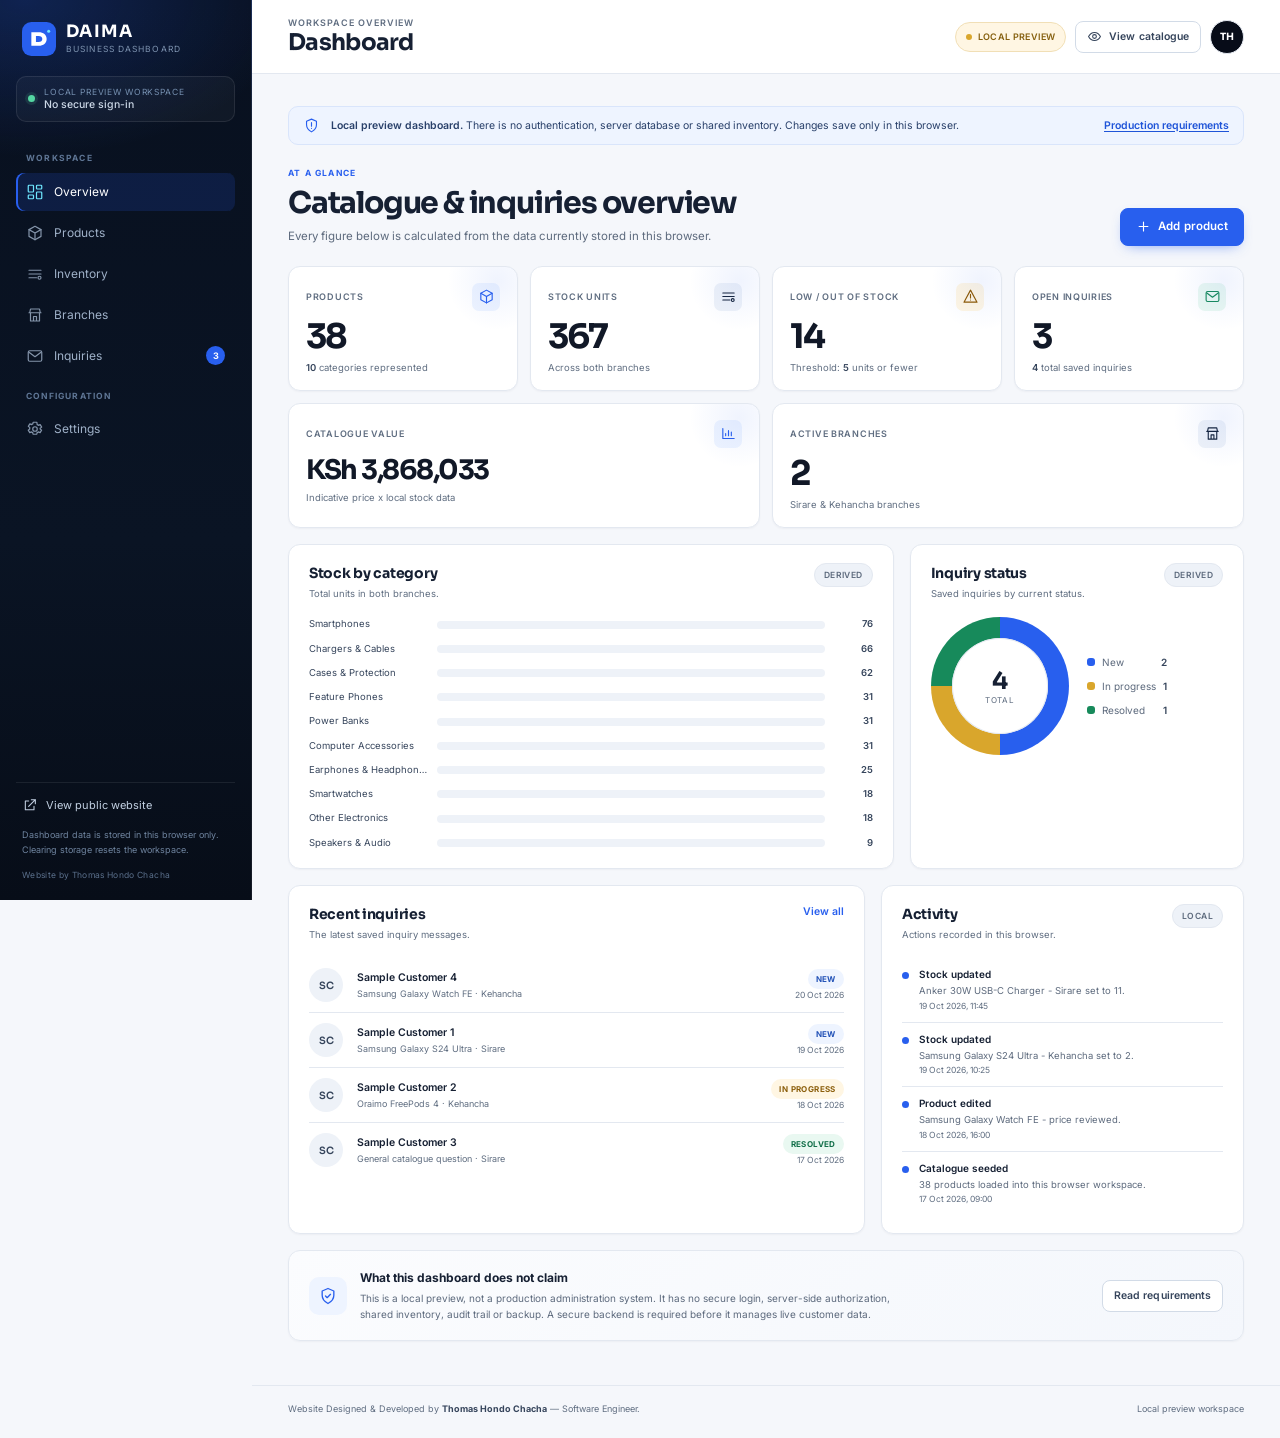
==== commit b5f7520b: "Convert site to business-facing DAIMA COMMUNICATIONS proposal site - Use 0701 127 577 for both Sirar" ====
--- a/admin.html
+++ b/admin.html
@@ -3,8 +3,8 @@
 <head>
   <meta charset="utf-8" />
   <meta name="viewport" content="width=device-width, initial-scale=1" />
-  <title>Demo Dashboard — DAIMA COMMUNICATIONS</title>
-  <meta name="description" content="Local demonstration admin dashboard for the DAIMA COMMUNICATIONS website concept. Product, inventory, branch and inquiry management using browser storage only." />
+  <title>Business Dashboard — DAIMA COMMUNICATIONS</title>
+  <meta name="description" content="Local business dashboard for managing the DAIMA COMMUNICATIONS catalogue, stock, branches and inquiries in this browser." />
   <meta name="robots" content="noindex, nofollow" />
   <meta name="theme-color" content="#070c18" />
   <link rel="icon" href="assets/images/favicon.svg" type="image/svg+xml" />
@@ -27,7 +27,7 @@
               <circle cx="31.4" cy="10.8" r="1.8" fill="#6fe8ff"/>
             </svg>
           </span>
-          <span class="admin-brand__word"><strong>DAIMA</strong><span>Demo dashboard</span></span>
+          <span class="admin-brand__word"><strong>DAIMA</strong><span>Business dashboard</span></span>
         </a>
         <button class="admin-icon-btn admin-sidebar__close" type="button" data-close-sidebar aria-label="Close navigation">
           <svg width="20" height="20" viewBox="0 0 24 24" fill="none" stroke="currentColor" stroke-width="1.6" stroke-linecap="round" aria-hidden="true"><path d="m6 6 12 12M18 6 6 18"/></svg>
@@ -37,7 +37,7 @@
       <div class="admin-workspace">
         <span class="admin-workspace__dot" aria-hidden="true"></span>
         <div>
-          <span>Local demo workspace</span>
+          <span>Local preview workspace</span>
           <strong>No secure sign-in</strong>
         </div>
       </div>
@@ -78,8 +78,8 @@
           <svg width="16" height="16" viewBox="0 0 24 24" fill="none" stroke="currentColor" stroke-width="1.6" stroke-linecap="round" stroke-linejoin="round" aria-hidden="true"><path d="M14 4h6v6M20 4 10 14M18 14v5H5V6h5"/></svg>
           View public website
         </a>
-        <p class="admin-sidebar__note">Demonstration data is stored in this browser only. Clearing storage resets the workspace.</p>
-        <span class="admin-credit">Concept by Thomas Hondo Chacha</span>
+        <p class="admin-sidebar__note">Dashboard data is stored in this browser only. Clearing storage resets the workspace.</p>
+        <span class="admin-credit">Website by Thomas Hondo Chacha</span>
       </div>
     </aside>
 
@@ -97,12 +97,12 @@
           </div>
         </div>
         <div class="admin-topbar__actions">
-          <span class="admin-status-pill"><span aria-hidden="true"></span>Demo data</span>
+          <span class="admin-status-pill"><span aria-hidden="true"></span>Local preview</span>
           <a class="admin-btn admin-btn--ghost admin-btn--sm" href="products.html" target="_blank" rel="noopener noreferrer">
             <svg width="15" height="15" viewBox="0 0 24 24" fill="none" stroke="currentColor" stroke-width="1.7" stroke-linecap="round" stroke-linejoin="round" aria-hidden="true"><path d="M2.5 12S6 5.5 12 5.5 21.5 12 21.5 12 18 18.5 12 18.5 2.5 12 2.5 12Z"/><circle cx="12" cy="12" r="3"/></svg>
             <span>View catalogue</span>
           </a>
-          <button class="admin-avatar" type="button" data-admin-nav="settings" title="Demo profile settings" aria-label="TH — open demo settings">
+          <button class="admin-avatar" type="button" data-admin-nav="settings" title="Profile settings" aria-label="TH — open settings">
             <span>TH</span>
           </button>
         </div>
@@ -111,7 +111,7 @@
       <main class="admin-content" id="admin-content">
         <div class="admin-demo-banner" role="note">
           <svg width="17" height="17" viewBox="0 0 24 24" fill="none" stroke="currentColor" stroke-width="1.6" stroke-linecap="round" stroke-linejoin="round" aria-hidden="true"><path d="M12 3 5 6v5c0 5 3.4 8 7 10 3.6-2 7-5 7-10V6l-7-3Z"/><path d="M12 8v5M12 16h.01"/></svg>
-          <p><strong>Demonstration dashboard.</strong> There is no authentication, server database or shared inventory. Changes save only in this browser.</p>
+          <p><strong>Local preview dashboard.</strong> There is no authentication, server database or shared inventory. Changes save only in this browser.</p>
           <a href="#settings" data-admin-nav="settings">Production requirements</a>
         </div>
 
@@ -123,7 +123,7 @@
             <div>
               <span class="admin-eyebrow">At a glance</span>
               <h2 id="overview-heading">Catalogue &amp; inquiries overview</h2>
-              <p>Every figure below is calculated from the demonstration data currently stored in this browser.</p>
+              <p>Every figure below is calculated from the data currently stored in this browser.</p>
             </div>
             <div class="admin-section__actions">
               <button class="admin-btn admin-btn--primary" type="button" data-open-product>
@@ -135,14 +135,14 @@
 
           <div class="metric-grid">
             <article class="metric-card">
-              <div class="metric-card__top"><span>Demo products</span><span class="metric-icon metric-icon--blue"><svg width="17" height="17" viewBox="0 0 24 24" fill="none" stroke="currentColor" stroke-width="1.6" stroke-linecap="round" stroke-linejoin="round"><path d="m12 3 8 4.5v9L12 21l-8-4.5v-9L12 3Z"/><path d="m4 7.5 8 4.5 8-4.5M12 12v9"/></svg></span></div>
+              <div class="metric-card__top"><span>Products</span><span class="metric-icon metric-icon--blue"><svg width="17" height="17" viewBox="0 0 24 24" fill="none" stroke="currentColor" stroke-width="1.6" stroke-linecap="round" stroke-linejoin="round"><path d="m12 3 8 4.5v9L12 21l-8-4.5v-9L12 3Z"/><path d="m4 7.5 8 4.5 8-4.5M12 12v9"/></svg></span></div>
               <strong class="metric-value" id="metric-products">0</strong>
               <p class="metric-meta"><span id="metric-categories">0</span> categories represented</p>
             </article>
             <article class="metric-card">
-              <div class="metric-card__top"><span>Demo stock units</span><span class="metric-icon metric-icon--navy"><svg width="17" height="17" viewBox="0 0 24 24" fill="none" stroke="currentColor" stroke-width="1.6" stroke-linecap="round" stroke-linejoin="round"><path d="M4 7h16M4 12h16M4 17h10"/><circle cx="18" cy="17" r="2"/></svg></span></div>
+              <div class="metric-card__top"><span>Stock units</span><span class="metric-icon metric-icon--navy"><svg width="17" height="17" viewBox="0 0 24 24" fill="none" stroke="currentColor" stroke-width="1.6" stroke-linecap="round" stroke-linejoin="round"><path d="M4 7h16M4 12h16M4 17h10"/><circle cx="18" cy="17" r="2"/></svg></span></div>
               <strong class="metric-value" id="metric-units">0</strong>
-              <p class="metric-meta">Across both proposed branches</p>
+              <p class="metric-meta">Across both branches</p>
             </article>
             <article class="metric-card">
               <div class="metric-card__top"><span>Low / out of stock</span><span class="metric-icon metric-icon--amber"><svg width="17" height="17" viewBox="0 0 24 24" fill="none" stroke="currentColor" stroke-width="1.6" stroke-linecap="round" stroke-linejoin="round"><path d="M12 3 2.8 20h18.4L12 3Z"/><path d="M12 9v5M12 17h.01"/></svg></span></div>
@@ -155,33 +155,33 @@
               <p class="metric-meta"><span id="metric-total-inquiries">0</span> total saved inquiries</p>
             </article>
             <article class="metric-card metric-card--wide">
-              <div class="metric-card__top"><span>Illustrative catalogue value</span><span class="metric-icon metric-icon--blue"><svg width="17" height="17" viewBox="0 0 24 24" fill="none" stroke="currentColor" stroke-width="1.6" stroke-linecap="round" stroke-linejoin="round"><path d="M4 19V5M4 19h16"/><path d="M8 15v-3M12 15V8M16 15v-5"/></svg></span></div>
+              <div class="metric-card__top"><span>Catalogue value</span><span class="metric-icon metric-icon--blue"><svg width="17" height="17" viewBox="0 0 24 24" fill="none" stroke="currentColor" stroke-width="1.6" stroke-linecap="round" stroke-linejoin="round"><path d="M4 19V5M4 19h16"/><path d="M8 15v-3M12 15V8M16 15v-5"/></svg></span></div>
               <strong class="metric-value metric-value--sm" id="metric-value">KSh 0</strong>
-              <p class="metric-meta">Demo price × demo stock — not financial data</p>
+              <p class="metric-meta">Indicative price x local stock data</p>
             </article>
             <article class="metric-card metric-card--wide">
               <div class="metric-card__top"><span>Active branches</span><span class="metric-icon metric-icon--navy"><svg width="17" height="17" viewBox="0 0 24 24" fill="none" stroke="currentColor" stroke-width="1.6" stroke-linecap="round" stroke-linejoin="round"><path d="M4 9h16M5 9l1-5h12l1 5M6 9v11h12V9M10 20v-6h4v6"/></svg></span></div>
               <strong class="metric-value" id="metric-branches">0</strong>
-              <p class="metric-meta">Sirare &amp; Kehancha concept locations</p>
+              <p class="metric-meta">Sirare &amp; Kehancha branches</p>
             </article>
           </div>
 
           <div class="admin-grid admin-grid--charts">
             <article class="admin-card">
               <header class="admin-card__head">
-                <div><h3>Demo stock by category</h3><p>Total units in both proposed branches.</p></div>
+                <div><h3>Stock by category</h3><p>Total units in both branches.</p></div>
                 <span class="admin-chip">Derived</span>
               </header>
-              <div class="bar-chart" id="stock-chart" role="img" aria-label="Bar chart of demonstration stock by product category"></div>
+              <div class="bar-chart" id="stock-chart" role="img" aria-label="Bar chart of stock by product category"></div>
             </article>
 
             <article class="admin-card">
               <header class="admin-card__head">
-                <div><h3>Inquiry status</h3><p>Saved demonstration inquiries by current status.</p></div>
+                <div><h3>Inquiry status</h3><p>Saved inquiries by current status.</p></div>
                 <span class="admin-chip">Derived</span>
               </header>
               <div class="donut-wrap">
-                <div class="donut-chart" id="status-chart" role="img" aria-label="Donut chart of demonstration inquiry statuses">
+                <div class="donut-chart" id="status-chart" role="img" aria-label="Donut chart of inquiry statuses">
                   <div class="donut-chart__inner"><strong id="donut-total">0</strong><span>total</span></div>
                 </div>
                 <div class="chart-legend" id="status-legend"></div>
@@ -192,7 +192,7 @@
           <div class="admin-grid admin-grid--split">
             <article class="admin-card">
               <header class="admin-card__head">
-                <div><h3>Recent inquiries</h3><p>The latest saved demonstration messages.</p></div>
+                <div><h3>Recent inquiries</h3><p>The latest saved inquiry messages.</p></div>
                 <a class="admin-text-link" href="#inquiries" data-admin-nav="inquiries">View all</a>
               </header>
               <div class="admin-list" id="recent-inquiries"></div>
@@ -200,7 +200,7 @@
 
             <article class="admin-card">
               <header class="admin-card__head">
-                <div><h3>Demo activity</h3><p>Actions recorded in this browser.</p></div>
+                <div><h3>Activity</h3><p>Actions recorded in this browser.</p></div>
                 <span class="admin-chip">Local</span>
               </header>
               <div class="activity-feed" id="activity-feed"></div>
@@ -213,7 +213,7 @@
             </div>
             <div>
               <h3>What this dashboard does not claim</h3>
-              <p>This is a usability demonstration, not a production administration system. It has no secure login, server-side authorization, shared inventory, audit trail or backup. A real deployment needs all of those before it manages live business data.</p>
+              <p>This is a local preview, not a production administration system. It has no secure login, server-side authorization, shared inventory, audit trail or backup. A secure backend is required before it manages live customer data.</p>
             </div>
             <a class="admin-btn admin-btn--ghost admin-btn--sm" href="#settings" data-admin-nav="settings">Read requirements</a>
           </article>
@@ -226,8 +226,8 @@
           <header class="admin-section__head">
             <div>
               <span class="admin-eyebrow">Catalogue management</span>
-              <h2 id="products-heading">Demonstration products</h2>
-              <p>Create, edit and remove listings stored locally. Public pages read from the same demo store in this browser.</p>
+              <h2 id="products-heading">Products</h2>
+              <p>Create, edit and remove products stored locally. Public pages read from the same store in this browser.</p>
             </div>
             <div class="admin-section__actions">
               <button class="admin-btn admin-btn--primary" type="button" data-open-product>
@@ -255,7 +255,7 @@
             <div class="admin-table-wrap" id="products-table"></div>
             <div class="admin-empty" id="products-empty" hidden>
               <h3>No products match this view</h3>
-              <p>Try a different search term or add a new demonstration listing.</p>
+              <p>Try a different search term or add a new product.</p>
             </div>
           </div>
         </section>
@@ -266,9 +266,9 @@
         <section class="admin-section" id="section-inventory" data-admin-section="inventory" aria-labelledby="inventory-heading" hidden>
           <header class="admin-section__head">
             <div>
-              <span class="admin-eyebrow">Demonstration stock</span>
+              <span class="admin-eyebrow">Stock</span>
               <h2 id="inventory-heading">Inventory by branch</h2>
-              <p>These figures are sample data. They do not represent verified Sirare or Kehancha stock and are not shared with other devices.</p>
+              <p>These figures are kept in this browser. They are not a live shared inventory record and must be confirmed with the branch.</p>
             </div>
             <div class="admin-section__actions">
               <button class="admin-btn admin-btn--primary" type="button" id="save-inventory">
@@ -290,8 +290,8 @@
                   <label class="sr-only" for="inventory-filter">Filter stock level</label>
                   <select id="inventory-filter">
                     <option value="">All stock levels</option>
-                    <option value="low">Low demo stock</option>
-                    <option value="out">Out of demo stock</option>
+                    <option value="low">Low stock</option>
+                    <option value="out">Out of stock</option>
                   </select>
                 </div>
               </div>
@@ -305,7 +305,7 @@
             </div>
             <div class="notice-strip notice-strip--amber">
               <svg width="15" height="15" viewBox="0 0 24 24" fill="none" stroke="currentColor" stroke-width="1.6" stroke-linecap="round" stroke-linejoin="round" aria-hidden="true"><path d="M12 3 2.8 20h18.4L12 3Z"/><path d="M12 9v5M12 17h.01"/></svg>
-              <span>Stock is demonstration data only. Public product pages intentionally say “Contact branch to confirm availability” instead of showing these figures.</span>
+              <span>Stock figures are stored in this browser only. Public product pages ask customers to confirm availability with the team instead of showing these figures.</span>
             </div>
             <div class="admin-table-wrap" id="inventory-table"></div>
             <div class="admin-empty" id="inventory-empty" hidden>
@@ -313,7 +313,7 @@
               <p>Clear the search or choose a different stock filter.</p>
             </div>
             <footer class="inventory-foot">
-              <p id="inventory-summary">0 demonstration units across 0 listings.</p>
+              <p id="inventory-summary">0 units across 0 products.</p>
               <button class="admin-btn admin-btn--primary" type="button" id="save-inventory-foot">Save inventory changes</button>
             </footer>
           </div>
@@ -326,14 +326,14 @@
           <header class="admin-section__head">
             <div>
               <span class="admin-eyebrow">Location configuration</span>
-              <h2 id="branches-heading">Proposed branches</h2>
-              <p>Edit the branch details used across the public concept. Only information verified by the business should replace these placeholders.</p>
+              <h2 id="branches-heading">Branches</h2>
+              <p>Edit the branch details used across the public website. Confirm changes with the business before publishing.</p>
             </div>
           </header>
 
           <div class="definition-banner">
             <strong>Do not invent operational details.</strong>
-            <span>Street addresses, phone numbers, opening hours and WhatsApp numbers should be completed only after the business confirms them. The public site labels unverified values as placeholders.</span>
+            <span>Street addresses, phone numbers, opening hours and WhatsApp numbers should be updated only when the business confirms them.</span>
           </div>
 
           <div class="branch-admin-grid" id="branch-forms"></div>
@@ -345,7 +345,7 @@
         <section class="admin-section" id="section-inquiries" data-admin-section="inquiries" aria-labelledby="inquiries-heading" hidden>
           <header class="admin-section__head">
             <div>
-              <span class="admin-eyebrow">Demo inbox</span>
+              <span class="admin-eyebrow">Inquiries</span>
               <h2 id="inquiries-heading">Saved inquiries</h2>
               <p>These messages were saved by the public inquiry forms in this browser. No email, SMS or WhatsApp message has been delivered.</p>
             </div>
@@ -375,7 +375,7 @@
             <div class="admin-inquiry-list" id="inquiries-list"></div>
             <div class="admin-empty" id="inquiries-empty" hidden>
               <h3>No inquiries match this view</h3>
-              <p>Try another search term or status filter. New demonstration inquiries appear here after a public form is submitted.</p>
+              <p>Try another search term or status filter. New inquiries appear here after a public form is submitted in this browser.</p>
             </div>
           </div>
         </section>
@@ -387,15 +387,15 @@
           <header class="admin-section__head">
             <div>
               <span class="admin-eyebrow">Configuration</span>
-              <h2 id="settings-heading">Demo settings</h2>
-              <p>These settings affect public pages that read the same browser demo storage. They are not server-side business settings.</p>
+              <h2 id="settings-heading">Settings</h2>
+              <p>These settings affect public pages that read the same browser storage. They are not shared server-side settings.</p>
             </div>
           </header>
 
           <div class="admin-grid admin-grid--settings">
             <form class="admin-card admin-form" id="settings-form" novalidate>
               <header class="admin-card__head">
-                <div><h3>Business &amp; catalogue</h3><p>Values are saved locally for this demonstration.</p></div>
+                <div><h3>Business &amp; catalogue</h3><p>Values are saved locally in this browser.</p></div>
               </header>
               <div class="admin-form-grid">
                 <div class="admin-field">
@@ -406,7 +406,7 @@
                 <div class="admin-field">
                   <label for="settings-currency">Currency symbol</label>
                   <input id="settings-currency" name="currencySymbol" type="text" maxlength="8" required />
-                  <span class="admin-field__hint">Used to format demonstration prices.</span>
+                  <span class="admin-field__hint">Used to format prices.</span>
                 </div>
                 <div class="admin-field">
                   <label for="settings-whatsapp">WhatsApp number</label>
@@ -416,7 +416,7 @@
                 <div class="admin-field">
                   <label for="settings-threshold">Low-stock threshold</label>
                   <input id="settings-threshold" name="lowStockThreshold" type="number" min="0" max="999" step="1" inputmode="numeric" />
-                  <span class="admin-field__hint">Products at or below this total count as low demo stock.</span>
+                  <span class="admin-field__hint">Products at or below this total count as low stock.</span>
                 </div>
                 <div class="admin-field admin-field--full">
                   <label for="settings-catalogue-note">Catalogue note</label>
@@ -427,15 +427,15 @@
 
               <div class="admin-toggle-list">
                 <label class="admin-toggle">
-                  <span><strong>Show demonstration badges</strong><small>Display “Demo listing” labels on public product cards.</small></span>
+                  <span><strong>Show product badges</strong><small>Add a small catalogue label to public product cards.</small></span>
                   <input type="checkbox" name="showDemoBadges" />
                 </label>
                 <label class="admin-toggle">
-                  <span><strong>Show catalogue prices</strong><small>Keep clearly labelled illustrative prices visible.</small></span>
+                  <span><strong>Show catalogue prices</strong><small>Keep indicative prices visible.</small></span>
                   <input type="checkbox" name="cataloguePriceDisplay" />
                 </label>
                 <label class="admin-toggle">
-                  <span><strong>Demonstration banner</strong><small>Reserved for a public demo notice flag.</small></span>
+                  <span><strong>Announcement banner</strong><small>Reserved for a future public announcement.</small></span>
                   <input type="checkbox" name="demoBanner" />
                 </label>
                 <label class="admin-toggle">
@@ -453,17 +453,17 @@
             <div class="admin-stack">
               <article class="admin-card">
                 <header class="admin-card__head">
-                  <div><h3>Demo data tools</h3><p>Export or reset the local workspace.</p></div>
+                  <div><h3>Local preview tools</h3><p>Export or reset the local workspace.</p></div>
                 </header>
-                <p class="admin-muted">The export contains demonstration products, branches, inquiries, settings and activity. It does not contain real customer data unless you entered it yourself.</p>
+                <p class="admin-muted">The export contains products, branches, inquiries, settings and activity stored in this browser. It is not a server backup.</p>
                 <div class="admin-form-actions admin-form-actions--stack">
                   <button class="admin-btn admin-btn--ghost" type="button" id="export-data">
                     <svg width="15" height="15" viewBox="0 0 24 24" fill="none" stroke="currentColor" stroke-width="1.7" stroke-linecap="round" stroke-linejoin="round" aria-hidden="true"><path d="M12 4v11M7 11l5 4 5-4M4 20h16"/></svg>
-                    Export demo data (JSON)
+                    Export data (JSON)
                   </button>
                   <button class="admin-btn admin-btn--danger-ghost" type="button" id="reset-demo-data">
                     <svg width="15" height="15" viewBox="0 0 24 24" fill="none" stroke="currentColor" stroke-width="1.7" stroke-linecap="round" stroke-linejoin="round" aria-hidden="true"><path d="M4 11a8 8 0 0 1 14-4l2 2M20 5v4h-4M20 13a8 8 0 0 1-14 4l-2-2M4 19v-4h4"/></svg>
-                    Reset all demonstration data
+                    Reset all data
                   </button>
                 </div>
               </article>
@@ -489,8 +489,8 @@
       </main>
 
       <footer class="admin-footer">
-        <p>Website Concept Designed &amp; Developed by <strong>Thomas Hondo Chacha</strong> — Software Engineer.</p>
-        <p>Independent proposal · demonstration data only</p>
+        <p>Website Designed &amp; Developed by <strong>Thomas Hondo Chacha</strong> — Software Engineer.</p>
+        <p>Local preview workspace</p>
       </footer>
     </div>
   </div>
@@ -501,7 +501,7 @@
       <header class="admin-dialog__head">
         <div>
           <span class="admin-eyebrow">Catalogue</span>
-          <h2 id="product-dialog-title">Add demonstration product</h2>
+          <h2 id="product-dialog-title">Add product</h2>
         </div>
         <button class="admin-icon-btn" type="button" data-close-admin-dialog aria-label="Close product form">
           <svg width="20" height="20" viewBox="0 0 24 24" fill="none" stroke="currentColor" stroke-width="1.6" stroke-linecap="round" aria-hidden="true"><path d="m6 6 12 12M18 6 6 18"/></svg>
@@ -536,7 +536,7 @@
             <span class="admin-field__error" role="alert"></span>
           </div>
           <div class="admin-field">
-            <label for="product-price">Illustrative price (KSh) <span class="req">*</span></label>
+            <label for="product-price">Indicative price (KSh) <span class="req">*</span></label>
             <input id="product-price" name="price" type="number" min="0" step="1" inputmode="numeric" required />
             <span class="admin-field__error" role="alert"></span>
           </div>
@@ -548,15 +548,15 @@
             </label>
           </div>
           <div class="admin-field">
-            <label for="product-stock-sirare">Demo stock — Sirare</label>
+            <label for="product-stock-sirare">Stock - Sirare</label>
             <input id="product-stock-sirare" name="stockSirare" type="number" min="0" step="1" inputmode="numeric" value="0" />
           </div>
           <div class="admin-field">
-            <label for="product-stock-kehancha">Demo stock — Kehancha</label>
+            <label for="product-stock-kehancha">Stock - Kehancha</label>
             <input id="product-stock-kehancha" name="stockKehancha" type="number" min="0" step="1" inputmode="numeric" value="0" />
           </div>
           <div class="admin-field admin-field--full">
-            <label for="product-image">Illustrative image path</label>
+            <label for="product-image">Product image path</label>
             <input id="product-image" name="image" type="text" maxlength="160" placeholder="assets/images/fallback.svg" />
             <span class="admin-field__hint">Use one of the original SVG renders in <code>assets/images/</code>. A fallback is applied automatically if the path fails.</span>
           </div>
@@ -566,8 +566,8 @@
           </div>
           <div class="admin-field admin-field--full">
             <label for="product-highlights">Highlights</label>
-            <textarea id="product-highlights" name="highlights" rows="3" placeholder="One demonstration highlight per line"></textarea>
-            <span class="admin-field__hint">Keep claims illustrative and clearly unverified.</span>
+            <textarea id="product-highlights" name="highlights" rows="3" placeholder="One highlight per line"></textarea>
+            <span class="admin-field__hint">Keep claims accurate and confirm details with the branch.</span>
           </div>
         </div>
       </div>
@@ -582,7 +582,7 @@
   <dialog class="admin-dialog" id="inquiry-dialog" aria-labelledby="inquiry-dialog-title">
     <header class="admin-dialog__head">
       <div>
-        <span class="admin-eyebrow">Demonstration inquiry</span>
+        <span class="admin-eyebrow">Inquiry</span>
         <h2 id="inquiry-dialog-title">Inquiry details</h2>
       </div>
       <button class="admin-icon-btn" type="button" data-close-admin-dialog aria-label="Close inquiry details">
